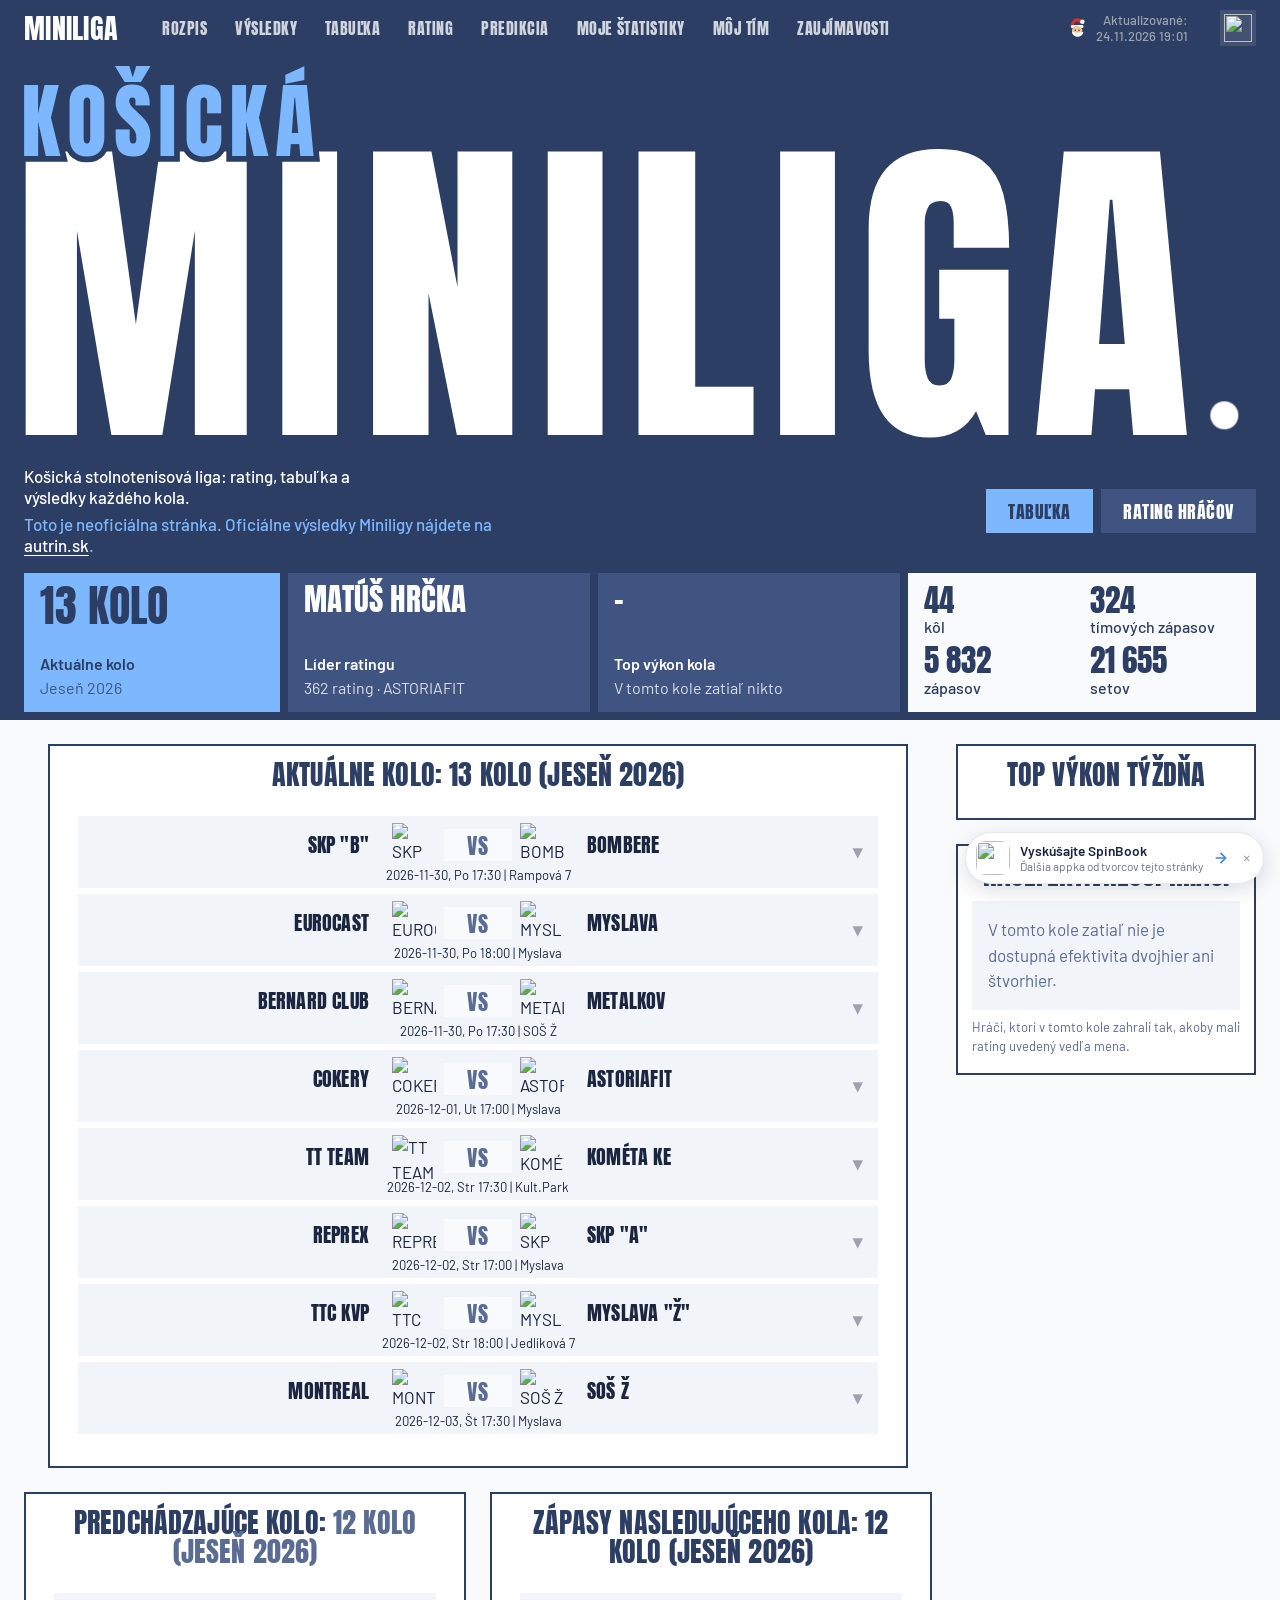
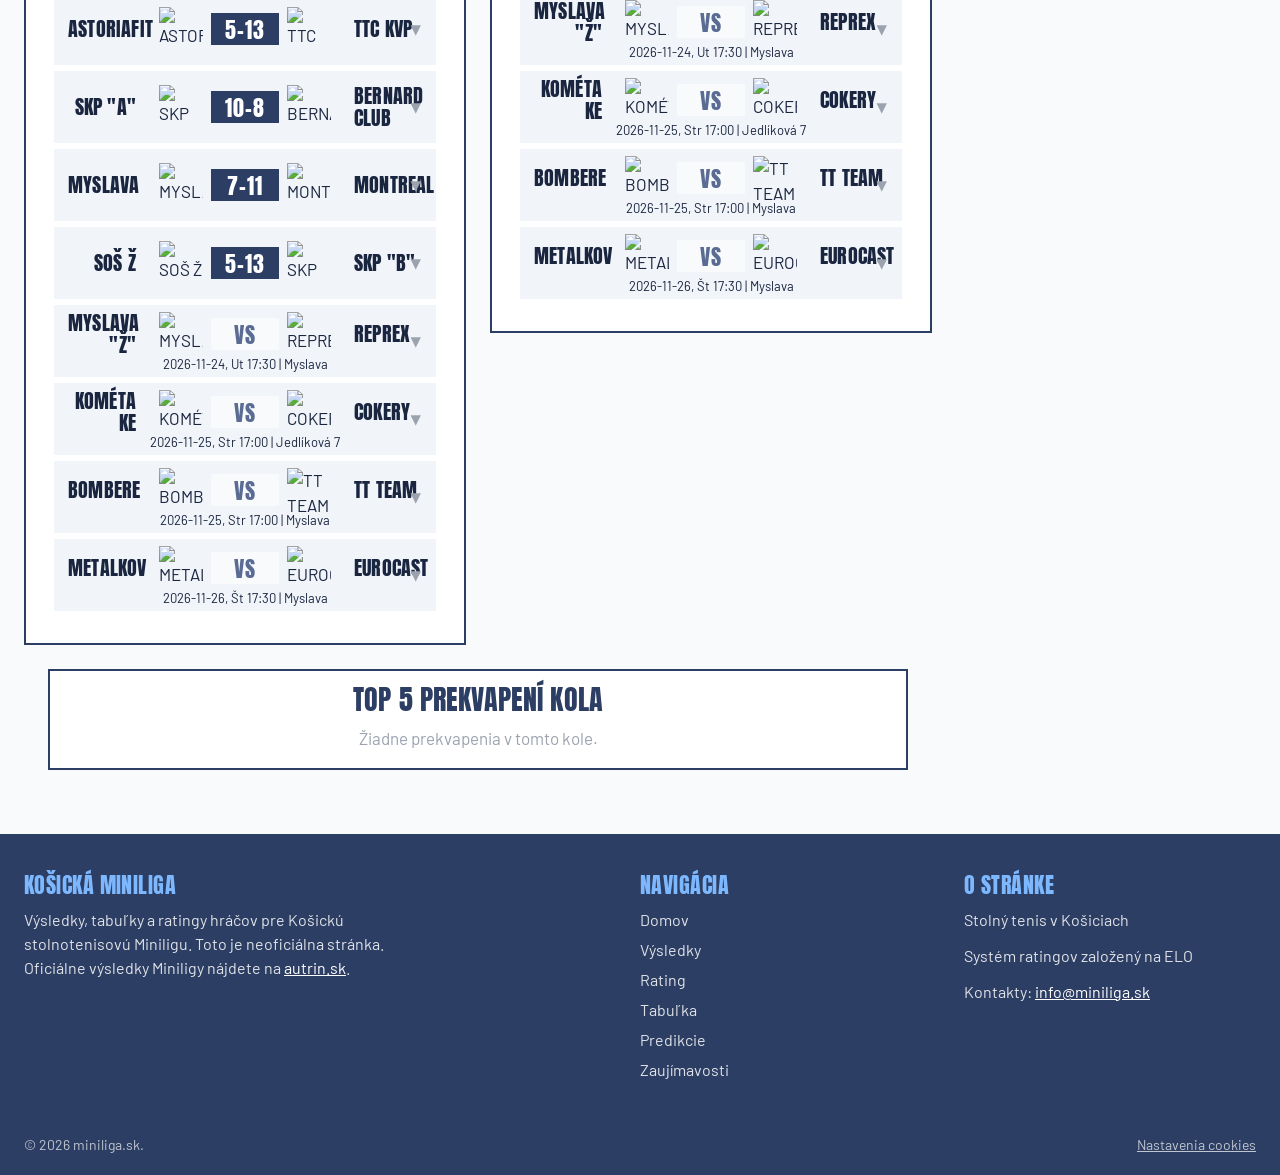
==== docs/index.html @ f37dcd57 "Highlights: keep scroll position when switching rounds The match table and badges grid change height" ====
<!DOCTYPE html>
<html lang="sk">
<head>
    <meta charset="UTF-8">
    <meta name="viewport" content="width=device-width, initial-scale=1.0, maximum-scale=1.0, user-scalable=no">
    <!-- Cookie consent + Google Analytics (loaded only after consent) -->
    <script src="cookie-consent.js"></script>
    <title>Košická Miniliga | Miniliga Košice | Stolný tenis Košice</title>
    <meta name="description" content="Výsledky, tabuľky a ratingy hráčov pre Košickú stolnotenisovú Miniligu.">
    <meta property="og:site_name" content="Košická Miniliga">
    <meta property="og:type" content="website">
    <meta property="og:locale" content="sk_SK">
    <meta property="og:title" content="Košická Miniliga | Stolný tenis Košice">
    <meta property="og:description" content="Výsledky, tabuľky a ratingy hráčov pre Košickú stolnotenisovú Miniligu.">
    <meta property="og:url" content="https://miniliga.sk/">
    <meta property="og:image" content="https://miniliga.sk/media/og-image.png?v=1">
    <meta property="og:image:width" content="1200">
    <meta property="og:image:height" content="630">
    <meta property="og:image:alt" content="Miniliga: Košická stolnotenisová liga">
    <meta name="twitter:card" content="summary_large_image">
    <meta name="twitter:title" content="Košická Miniliga | Stolný tenis Košice">
    <meta name="twitter:description" content="Výsledky, tabuľky a ratingy hráčov pre Košickú stolnotenisovú Miniligu.">
    <meta name="twitter:image" content="https://miniliga.sk/media/og-image.png?v=1">
    <link rel="icon" href="favicon.ico" type="image/x-icon">
    <link rel="preload" href="fonts/anton-400-latin.woff2" as="font" type="font/woff2" crossorigin>
    <link rel="preload" href="fonts/barlow-400-latin.woff2" as="font" type="font/woff2" crossorigin>
    <link rel="stylesheet" href="styles/fonts.css?v=1">
    <link rel="stylesheet" href="styles/shared.css?v=11">
    <link rel="stylesheet" href="styles/sport.css?v=105">
    <link rel="stylesheet" href="styles/landing.css?v=24">
    <noscript><style>.hero__name{visibility:visible!important}</style></noscript>
    <link rel="canonical" href="https://miniliga.sk/" />
</head>
<body id="page-home" class="sport">

<div id="pageContent">
    <div id="mainNavContainer"></div>

    <div id="disclaimerContainer" class="disclaimer-container" style="display: none;"></div>

    <header class="hero" id="hero">
        <div class="hero__mark">
            <span class="hero__kosicka" aria-hidden="true"><span class="hero__k">K</span><span class="hero__k">O</span><span class="hero__k">Š</span><span class="hero__k">I</span><span class="hero__k">C</span><span class="hero__k">K</span><span class="hero__k">Á</span></span>
            <h1 class="hero__name" id="heroName" aria-label="Košická Miniliga">
                <span class="hero__letter" aria-hidden="true">M</span><span class="hero__letter" aria-hidden="true">I</span><span class="hero__letter" aria-hidden="true">N</span><span class="hero__letter" aria-hidden="true">I</span><span class="hero__letter" aria-hidden="true">L</span><span class="hero__letter" aria-hidden="true">I</span><span class="hero__letter" aria-hidden="true">G</span><span class="hero__letter" aria-hidden="true">A</span>
            </h1>
            <span class="hero__ball" aria-hidden="true"></span>
        </div>

        <div class="hero__top">
            <div class="hero__intro">
                <p class="hero__lead">Košická stolnotenisová liga: rating, tabuľka a výsledky každého kola.</p>
                <p class="hero__note">Toto je neoficiálna stránka. Oficiálne výsledky Miniligy nájdete na <a href="http://www.autrin.sk/miniligake_app.php?sport_id=1&amp;sutaz_id=1&amp;rocnik_id=4&amp;druzstvo_id=0&amp;kola_zobr=1" target="_blank" rel="noopener">autrin.sk</a>.</p>
            </div>
            <div class="hero__actions">
                <a class="btn btn--accent" href="table.html">Tabuľka</a>
                <a class="btn btn--ghost" href="rating.html">Rating hráčov</a>
            </div>
        </div>

        <div class="pulse" id="pulse">
            <a class="pulse__tile pulse__tile--round" href="#latestRoundSection">
                <strong class="pulse__value" id="heroRound">–</strong>
                <div class="pulse__foot"><span class="pulse__label">Aktuálne kolo</span><span class="pulse__meta" id="heroSeason"></span></div>
            </a>
            <div class="pulse__tile">
                <strong class="pulse__value pulse__value--name" id="heroLeaderName">–</strong>
                <div class="pulse__foot"><span class="pulse__label">Líder ratingu</span><span class="pulse__meta" id="heroLeaderMeta"></span></div>
            </div>
            <div class="pulse__tile">
                <strong class="pulse__value pulse__value--name" id="heroGainName">–</strong>
                <div class="pulse__foot"><span class="pulse__label">Top výkon kola</span><span class="pulse__meta" id="heroGainMeta"></span></div>
            </div>
            <div class="pulse__tile pulse__tile--eff">
                <strong class="pulse__value pulse__value--name" id="heroEffName">–</strong>
                <div class="pulse__foot"><span class="pulse__label">Najefektívnejší hráč</span><span class="pulse__meta" id="heroEffMeta"></span></div>
            </div>
            <dl class="pulse__tile pulse__tile--count">
                <div><dt>kôl</dt><dd class="count" id="totalRounds">0</dd></div>
                <div><dt>tímových zápasov</dt><dd class="count" id="totalTeamMatches">0</dd></div>
                <div><dt>zápasov</dt><dd class="count" id="totalMatches">0</dd></div>
                <div><dt>setov</dt><dd class="count" id="totalSets">0</dd></div>
            </dl>
        </div>
    </header>

    <main class="container layout" id="mainContainer">
        <div class="layout__main">
            <section class="panel panel--narrow" id="latestRoundSection" data-reveal>
                <div class="section-header"><h2 id="latestRoundTitle">Aktuálne Kolo</h2></div>
                <div id="latestRoundContainer"></div>
            </section>

            <div class="duo">
                <section class="panel" data-reveal>
                    <div class="section-header"><h2>Predchádzajúce Kolo: <span id="prevRoundTitle"></span></h2></div>
                    <div id="prevRoundContainer"></div>
                </section>

                <section class="panel" id="upcomingMatchesContainer" data-reveal>
                    <div class="section-header"><h2>Nadchádzajúce Zápasy: <span id="nextRoundTitle"></span></h2></div>
                    <div id="upcomingList" class="upcoming-list"></div>
                </section>
            </div>

            <section class="panel panel--narrow upsets" data-reveal>
                <div class="section-header"><h2>Top 5 prekvapení kola</h2></div>
                <div id="upsetContainer" class="upset-list"></div>
            </section>
        </div>

        <aside class="layout__side">
            <section class="panel" data-reveal>
                <div class="section-header"><h2>Top výkon týždňa</h2></div>
                <ul class="top-players-list" id="topGainersList"></ul>
            </section>
            <section class="panel" data-reveal>
                <div class="section-header"><h2>Najefektívnejší hráči</h2></div>
                <ul class="top-players-list" id="topEffectivenessList"></ul>
                <p class="section-description">Hráči, ktorí v tomto kole zahrali tak, akoby mali rating uvedený vedľa mena.</p>
            </section>
        </aside>
    </main>

    <footer class="site-footer">
        <div class="footer-container">
            <div class="footer-section">
                <h3 class="footer-title">Košická Miniliga</h3>
                <p class="footer-description">Výsledky, tabuľky a ratingy hráčov pre Košickú stolnotenisovú Miniligu. Toto je neoficiálna stránka. Oficiálne výsledky Miniligy nájdete na <a href="http://www.autrin.sk/miniligake_app.php?sport_id=1&amp;sutaz_id=1&amp;rocnik_id=4&amp;druzstvo_id=0&amp;kola_zobr=1" target="_blank" rel="noopener">autrin.sk</a>.</p>
            </div>
            <div class="footer-section">
                <h4 class="footer-heading">Navigácia</h4>
                <nav class="footer-nav">
                    <a href="index.html" class="footer-link">Domov</a>
                    <a href="results.html" class="footer-link">Výsledky</a>
                    <a href="rating.html" class="footer-link">Rating</a>
                    <a href="table.html" class="footer-link">Tabuľka</a>
                    <a href="prediction.html" class="footer-link">Predikcie</a>
                    <a href="highlights.html" class="footer-link">Zaujímavosti</a>
                </nav>
            </div>
            <div class="footer-section">
                <h4 class="footer-heading">O stránke</h4>
                <p class="footer-text">Stolný tenis v Košiciach</p>
                <p class="footer-text">Systém ratingov založený na ELO</p>
                <p class="footer-text">Kontakty: <a href="mailto:info@miniliga.sk">info@miniliga.sk</a></p>
            </div>
        </div>
        <div class="footer-bottom">
            <p class="footer-copyright">&copy; <span id="currentYear"></span> miniliga.sk.</p>
            <a href="cookies.html" class="footer-cookies-link">Nastavenia cookies</a>
        </div>
    </footer>
</div>

<script src="googleSheetsLoader.js?v=3"></script>
<script src="seasonRosters.js?v=2"></script>
<script src="matchData.js?v=8"></script>
<script src="script.js?v=1020"></script>
<script src="landing.js?v=14"></script>
<script src="spinbook-promo.js?v=1"></script>
</body>
</html>
---- docs/styles/fonts.css ----
/* latin-ext */
@font-face {
  font-family: 'Anton';
  font-style: normal;
  font-weight: 400;
  font-display: swap;
  src: url(../fonts/anton-400-latin-ext.woff2) format('woff2');
  unicode-range: U+0100-02BA, U+02BD-02C5, U+02C7-02CC, U+02CE-02D7, U+02DD-02FF, U+0304, U+0308, U+0329, U+1D00-1DBF, U+1E00-1E9F, U+1EF2-1EFF, U+2020, U+20A0-20AB, U+20AD-20C4, U+2113, U+2C60-2C7F, U+A720-A7FF;
}
/* latin */
@font-face {
  font-family: 'Anton';
  font-style: normal;
  font-weight: 400;
  font-display: swap;
  src: url(../fonts/anton-400-latin.woff2) format('woff2');
  unicode-range: U+0000-00FF, U+0131, U+0152-0153, U+02BB-02BC, U+02C6, U+02DA, U+02DC, U+0304, U+0308, U+0329, U+2000-206F, U+20AC, U+2122, U+2191, U+2193, U+2212, U+2215, U+FEFF, U+FFFD;
}
/* latin-ext */
@font-face {
  font-family: 'Barlow';
  font-style: normal;
  font-weight: 400;
  font-display: swap;
  src: url(../fonts/barlow-400-latin-ext.woff2) format('woff2');
  unicode-range: U+0100-02BA, U+02BD-02C5, U+02C7-02CC, U+02CE-02D7, U+02DD-02FF, U+0304, U+0308, U+0329, U+1D00-1DBF, U+1E00-1E9F, U+1EF2-1EFF, U+2020, U+20A0-20AB, U+20AD-20C4, U+2113, U+2C60-2C7F, U+A720-A7FF;
}
/* latin */
@font-face {
  font-family: 'Barlow';
  font-style: normal;
  font-weight: 400;
  font-display: swap;
  src: url(../fonts/barlow-400-latin.woff2) format('woff2');
  unicode-range: U+0000-00FF, U+0131, U+0152-0153, U+02BB-02BC, U+02C6, U+02DA, U+02DC, U+0304, U+0308, U+0329, U+2000-206F, U+20AC, U+2122, U+2191, U+2193, U+2212, U+2215, U+FEFF, U+FFFD;
}
/* latin-ext */
@font-face {
  font-family: 'Barlow';
  font-style: normal;
  font-weight: 500;
  font-display: swap;
  src: url(../fonts/barlow-500-latin-ext.woff2) format('woff2');
  unicode-range: U+0100-02BA, U+02BD-02C5, U+02C7-02CC, U+02CE-02D7, U+02DD-02FF, U+0304, U+0308, U+0329, U+1D00-1DBF, U+1E00-1E9F, U+1EF2-1EFF, U+2020, U+20A0-20AB, U+20AD-20C4, U+2113, U+2C60-2C7F, U+A720-A7FF;
}
/* latin */
@font-face {
  font-family: 'Barlow';
  font-style: normal;
  font-weight: 500;
  font-display: swap;
  src: url(../fonts/barlow-500-latin.woff2) format('woff2');
  unicode-range: U+0000-00FF, U+0131, U+0152-0153, U+02BB-02BC, U+02C6, U+02DA, U+02DC, U+0304, U+0308, U+0329, U+2000-206F, U+20AC, U+2122, U+2191, U+2193, U+2212, U+2215, U+FEFF, U+FFFD;
}
/* latin-ext */
@font-face {
  font-family: 'Barlow';
  font-style: normal;
  font-weight: 600;
  font-display: swap;
  src: url(../fonts/barlow-600-latin-ext.woff2) format('woff2');
  unicode-range: U+0100-02BA, U+02BD-02C5, U+02C7-02CC, U+02CE-02D7, U+02DD-02FF, U+0304, U+0308, U+0329, U+1D00-1DBF, U+1E00-1E9F, U+1EF2-1EFF, U+2020, U+20A0-20AB, U+20AD-20C4, U+2113, U+2C60-2C7F, U+A720-A7FF;
}
/* latin */
@font-face {
  font-family: 'Barlow';
  font-style: normal;
  font-weight: 600;
  font-display: swap;
  src: url(../fonts/barlow-600-latin.woff2) format('woff2');
  unicode-range: U+0000-00FF, U+0131, U+0152-0153, U+02BB-02BC, U+02C6, U+02DA, U+02DC, U+0304, U+0308, U+0329, U+2000-206F, U+20AC, U+2122, U+2191, U+2193, U+2212, U+2215, U+FEFF, U+FFFD;
}
---- docs/styles/shared.css ----
:root {
  /* Typography */
  --font-sans: "Barlow", system-ui, -apple-system, "Segoe UI", Roboto, Helvetica, Arial, sans-serif;
  --font-display: "Anton", "Impact", "Arial Narrow", sans-serif;

  /* Colors */
  --color-bg: #f8fafc;
  --color-surface: #ffffff;
  --color-surface-2: #fafaff;

  --color-text: #1a2540;
  --color-text-subtle: #46557a;
  --color-text-inverse: #ffffff;

  --color-muted: #6b7280;
  --color-muted-2: #9ca3af;

  --color-border: #e5e7eb;
  --color-border-strong: #d1d5db;

  /* Theme (Hybrid: Charcoal/Graphite + Blue + Coral + Lime) */
  --color-primary: #2c3e63;        /* muted navy */
  --color-primary-hover: #233253;  /* deeper navy */

  --color-accent: #3b82f6;         /* blue */
  --color-accent-hover: #2563eb;   /* blue hover */

  --color-accent-2: #fb7185;       /* coral */
  --color-accent-2-hover: #f43f5e; /* coral hover */

  --color-accent-3: #84cc16;       /* lime */
  --color-accent-3-hover: #65a30d; /* lime hover */

  --color-highlight: #7db8ff;      /* light blue: active nav tab, footer headings */

  --color-success: #16a34a;
  --color-danger: #dc2626;
  --color-warning: #f59e0b;

  --color-success-soft: #dcfce7;
  --color-warning-soft: #fffbeb;
  --color-warning-text: #92400e;
  --color-info-soft: #eff6ff;
  --color-info-text: #1d4ed8;

  --color-ink: #2c3e63;

  --color-pill-bg: var(--color-accent-3);
  --color-pill-text: #1a2540;

  --color-medal-gold: #fef3c7;
  --color-medal-silver: #f3f4f6;
  --color-medal-bronze: #fde2c4;

  --color-row-hover: #f3f4f6;

  /* Radii + shadows */
  --radius-sm: 4px;
  --radius-md: 8px;
  --shadow-sm: 0 2px 5px rgba(0, 0, 0, 0.05);
  --shadow-inset: inset 0 2px 5px rgba(0, 0, 0, 0.03);

  /* Layout */
  --header-offset: 80px;
}

/* Base / reset */
html {
  font-family: var(--font-sans);
  text-size-adjust: 100%;
}

*,
*::before,
*::after {
  box-sizing: border-box;
}

body {
  margin: 0;
  padding: 0;
  min-height: 100vh;
  background-color: var(--color-bg);
  color: var(--color-text);
  display: flex;
  flex-direction: column;
}

#pageContent {
  flex: 1;
  display: flex;
  flex-direction: column;
}

img {
  max-width: 100%;
  height: auto;
}

a {
  color: inherit;
}

/* Shared layout helpers */
.container {
  width: 96%;
  margin-left: auto;
  margin-right: auto;
}

/* ============================================================
   Navigation (injected by script.js)
   ============================================================ */
.top-nav {
  position: fixed;
  top: 0;
  left: 0;
  width: 100%;
  height: 56px;
  z-index: 5000;
  display: flex;
  align-items: center;
  gap: 32px;
  padding: 0 24px;
  background: var(--color-primary);
  color: var(--color-text-inverse);
}

.nav-title {
  margin: 0;
  flex: none;
  font-family: var(--font-display);
  font-weight: 400;
  font-size: 28px;
  line-height: 1;
  text-transform: uppercase;
  letter-spacing: 0.01em;
}

.nav-title a {
  color: var(--color-text-inverse);
  text-decoration: none;
}

.nav-title a:hover {
  color: var(--color-highlight);
}

.nav-badge {
  order: 3;
  flex: none;
  margin-left: auto;
  font-size: 13px;
  font-weight: 500;
  line-height: 1.25;
  color: var(--color-muted-2);
  text-align: right;
  white-space: nowrap;
}

.nav-badge.nav-badge--xmas {
  padding-left: 32px;
  position: relative;
}

.nav-badge.nav-badge--xmas::before {
  content: "";
  position: absolute;
  left: 0;
  top: 50%;
  transform: translateY(-50%);
  width: 24px;
  height: 24px;
  background-repeat: no-repeat;
  background-position: center;
  background-size: contain;
  /* Inline SVG "Santa head" (no external assets). */
  background-image: url("data:image/svg+xml,%3Csvg%20xmlns%3D%27http%3A//www.w3.org/2000/svg%27%20width%3D%2764%27%20height%3D%2764%27%20viewBox%3D%270%200%2064%2064%27%3E%3Cpath%20d%3D%27M18%2026c0-11%208-20%2018-20%207%200%2013%204%2016%2010l-9%204c-2-3-4-5-7-5-6%200-10%205-10%2011v4h-8v-4z%27%20fill%3D%27%23d32f2f%27/%3E%3Ccircle%20cx%3D%2749%27%20cy%3D%2715%27%20r%3D%276%27%20fill%3D%27%23ffffff%27/%3E%3Crect%20x%3D%2718%27%20y%3D%2724%27%20width%3D%2734%27%20height%3D%278%27%20rx%3D%274%27%20fill%3D%27%23ffffff%27/%3E%3Ccircle%20cx%3D%2735%27%20cy%3D%2740%27%20r%3D%2714%27%20fill%3D%27%23f2c39b%27/%3E%3Cpath%20d%3D%27M21%2042c3%2018%2028%2018%2031%200c-2%201-6%202-10%202H31c-4%200-8-1-10-2z%27%20fill%3D%27%23ffffff%27/%3E%3Ccircle%20cx%3D%2730%27%20cy%3D%2738%27%20r%3D%272%27%20fill%3D%27%23333333%27/%3E%3Ccircle%20cx%3D%2740%27%20cy%3D%2738%27%20r%3D%272%27%20fill%3D%27%23333333%27/%3E%3Ccircle%20cx%3D%2735%27%20cy%3D%2742%27%20r%3D%272%27%20fill%3D%27%23e6a27d%27/%3E%3C/svg%3E");
}

.nav-links {
  order: 2;
  display: flex;
  align-items: stretch;
  gap: 4px;
  height: 100%;
}

.nav-links a {
  position: relative;
  display: flex;
  align-items: center;
  padding: 0 12px;
  white-space: nowrap;
  color: rgba(255, 255, 255, 0.78);
  text-decoration: none;
  font-family: var(--font-display);
  font-size: 16px;
  letter-spacing: 0.03em;
  text-transform: uppercase;
  transition: color 0.2s ease, background-color 0.2s ease;
}

.nav-links a:hover {
  color: var(--color-text-inverse);
  background-color: rgba(255, 255, 255, 0.08);
}

.nav-links a.active {
  background-color: var(--color-highlight);
  color: var(--color-primary);
}

@media screen and (max-width: 1180px) {
  .top-nav { gap: 16px; padding: 0 16px; }
  .nav-links a { padding: 0 8px; font-size: 15px; }
  .nav-badge { display: none; }
}

/* ============================================================
   Mobile Navigation - Hamburger Menu & Sidebar
   ============================================================ */

/* Hide hamburger and mobile sidebar on desktop */
.hamburger-btn,
.mobile-nav-overlay,
.mobile-nav-sidebar {
  display: none;
}

@media screen and (max-width: 900px) {
  /* Hamburger button */
  .hamburger-btn {
    display: flex;
    flex-direction: column;
    justify-content: center;
    align-items: center;
    gap: 5px;
    position: absolute;
    left: 12px;
    top: 50%;
    transform: translateY(-50%);
    width: 40px;
    height: 40px;
    background: transparent;
    border: none;
    border-radius: 0;
    cursor: pointer;
    z-index: 5003;
    padding: 8px;
  }

  .hamburger-line {
    display: block;
    width: 22px;
    height: 2px;
    background: var(--color-text-inverse);
    border-radius: 2px;
    transition: all 0.3s ease;
  }

  .hamburger-btn.open .hamburger-line:nth-child(1) {
    transform: rotate(45deg) translate(5px, 5px);
  }

  .hamburger-btn.open .hamburger-line:nth-child(2) {
    opacity: 0;
    transform: translateX(-10px);
  }

  .hamburger-btn.open .hamburger-line:nth-child(3) {
    transform: rotate(-45deg) translate(5px, -5px);
  }

  /* Hide desktop nav links on mobile */
  .nav-links {
    display: none !important;
  }

  /* Adjust nav title to be centered */
  .top-nav {
    justify-content: center;
    padding: 0 12px;
  }

  .nav-title {
    text-align: center;
    font-size: 26px;
  }

  /* Date only on mobile */
  .nav-badge-time {
    display: none;
  }

  /* Badge positioning for mobile */
  .nav-badge {
    display: block;
    position: absolute;
    right: 16px;
    top: 50%;
    transform: translateY(-50%);
    margin: 0;
    font-size: 13px;
  }

  .nav-badge.nav-badge--xmas {
    padding-left: 22px;
  }

  .nav-badge.nav-badge--xmas::before {
    width: 18px;
    height: 18px;
  }

  /* Mobile overlay */
  .mobile-nav-overlay {
    display: block;
    position: fixed;
    top: 0;
    left: 0;
    width: 100%;
    height: 100%;
    background: rgba(0, 0, 0, 0.5);
    z-index: 4999;
    opacity: 0;
    visibility: hidden;
    transition: opacity 0.3s ease, visibility 0.3s ease;
  }

  .mobile-nav-overlay.open {
    opacity: 1;
    visibility: visible;
  }

  /* Mobile sidebar */
  .mobile-nav-sidebar {
    display: block;
    position: fixed;
    top: 0;
    left: 0;
    width: 72%;
    max-width: 300px;
    height: 100%;
    background: var(--color-primary);
    z-index: 5001;
    transform: translateX(-100%);
    transition: transform 0.35s cubic-bezier(0.4, 0, 0.2, 1);
    padding-top: 72px;
    box-sizing: border-box;
    height: 100dvh;
  }

  .mobile-nav-sidebar.open {
    transform: translateX(0);
  }

  /* Mobile nav links container */
  .mobile-nav-links {
    display: flex;
    flex-direction: column;
    padding: 2vh 0;
  }

  /* Individual mobile nav link */
  .mobile-nav-link {
    color: rgba(255, 255, 255, 0.9);
    text-decoration: none;
    font-family: var(--font-display);
    /* Scale with viewport height so every entry fits without scrolling. */
    font-size: clamp(18px, 3.6vh, 28px);
    line-height: 1.2;
    text-transform: uppercase;
    letter-spacing: 0.01em;
    padding: clamp(5px, 1.1vh, 12px) 24px;
    transition: background-color 0.2s, transform 0.2s;
    opacity: 0;
    transform: translateX(-20px);
  }

  .mobile-nav-link:hover,
  .mobile-nav-link:active {
    background-color: rgba(255, 255, 255, 0.15);
  }

  .mobile-nav-link.active {
    background-color: var(--color-highlight);
    color: var(--color-primary);
  }

  /* Staggered animation for menu items */
  .mobile-nav-sidebar.open .mobile-nav-link {
    animation: slideInMenuItem 0.35s ease forwards;
    animation-delay: calc(var(--stagger-index) * 120ms);
  }

  @keyframes slideInMenuItem {
    from {
      opacity: 0;
      transform: translateX(-20px);
    }
    to {
      opacity: 1;
      transform: translateX(0);
    }
  }
}

/* ============================================================
   Shared match “cards” (index + results)
   ============================================================ */
.round-group {
  margin-bottom: 20px;
  background: var(--color-surface);
  border-radius: var(--radius-md);
  box-shadow: var(--shadow-sm);
  border: 1px solid var(--color-border);
}

.round-header {
  padding: 10px 15px;
  font-weight: 800;
  font-size: 1.1em;
  text-transform: uppercase;
  border-bottom: 1px solid var(--color-border-strong);
}

.match-row {
  border-bottom: 1px solid var(--color-border);
  cursor: pointer;
  transition: background-color 0.2s;
}

.match-row--group-b {
  background-color: #f0f4ff;
}

.match-row--group-b:hover {
  background-color: #e0e7ff;
}

.match-row:last-child {
  border-bottom: none;
}

.match-row:hover {
  background-color: var(--color-row-hover);
}

.match-summary {
  display: flex;
  align-items: center;
  padding: 15px;
  justify-content: space-between;
  gap: 10px;
  flex-wrap: nowrap;
  position: relative;
}

.team-name {
  flex: 1;
  font-size: 1.1em;
  font-weight: 500;
  min-width: 0;
}

.team-left {
  text-align: right;
  padding-right: 15px;
}

.team-right {
  text-align: left;
  padding-left: 15px;
}

.team-logo-slot {
  width: 58px;
  height: 58px;
  flex-shrink: 0;
  display: flex;
  align-items: center;
  justify-content: center;
  border-radius: 50%;
  background: white;
  overflow: hidden;
}

.team-logo-small {
  width: 100%;
  height: 100%;
  object-fit: contain;
  border-radius: 50%;
}

.team-logo-stats {
  display: flex;
  justify-content: center;
  align-items: center;
  margin-bottom: 8px;
  width: 100px;
  height: 100px;
  border-radius: 50%;
  background: white;
  overflow: hidden;
  flex-shrink: 0;
}

.team-logo-large {
  width: 100%;
  height: 100%;
  object-fit: contain;
  border-radius: 50%;
}

/* Achievements (shared between mystats and rating modal) */
.achievements-grid {
  display: flex;
  flex-wrap: wrap;
  gap: 16px;
  align-items: flex-start;
}

.achievements-grid--modal {
  justify-content: center;
  margin: 0 auto 20px auto;
}

.achievement-badge {
  width: 140px;
  text-align: center;
}

.achievement-badge--merged {
  width: 150px;
}

.achievement-badge-circle {
  width: 100px;
  height: 100px;
  margin: 0 auto 8px auto;
  border-radius: 50%;
  display: flex;
  align-items: center;
  justify-content: center;
  box-shadow: 0 4px 10px rgba(0, 0, 0, 0.18);
  overflow: hidden;
}

.achievement-badge-circle-wrap {
  position: relative;
  display: inline-block;
}

.achievement-badge-multiplier {
  position: absolute;
  top: -4px;
  right: -8px;
  background: var(--color-danger);
  color: var(--color-text-inverse);
  font-size: 0.72rem;
  font-weight: 800;
  line-height: 1;
  padding: 3px 6px;
  border-radius: 999px;
  box-shadow: 0 2px 6px rgba(0, 0, 0, 0.25);
}

.achievement-badge-circle--gold {
  background: radial-gradient(circle at 30% 30%, #fff5b3 0%, #facc15 70%, #ca8a04 100%);
}

.achievement-badge-circle--silver {
  background: radial-gradient(circle at 30% 30%, #f3f4f6 0%, #cbd5e1 70%, #94a3b8 100%);
}

.achievement-badge-circle--bronze {
  background: radial-gradient(circle at 30% 30%, #f5d0a9 0%, #b45309 70%, #7c2d12 100%);
}

.achievement-badge-icon {
  font-size: 2.1rem;
  line-height: 1;
}

.achievement-badge-icon-img {
  width: 100px;
  height: 100px;
  object-fit: contain;
  display: block;
  transform: scale(2);
  transform-origin: center;
}

.achievement-badge-name {
  font-weight: 700;
  color: var(--color-text);
  margin-bottom: 4px;
}

.achievement-badge-desc {
  font-size: 0.82rem;
  color: var(--color-muted);
}

.achievement-badge-toggle {
  border: none;
  background: transparent;
  cursor: pointer;
  width: 100%;
  padding: 0;
  color: inherit;
  font: inherit;
}

.achievement-badge-toggle:disabled {
  cursor: default;
}

.achievement-badge-expanded {
  margin-top: 8px;
  border-top: 1px dashed var(--color-border);
  padding-top: 8px;
  text-align: left;
}

.achievement-badge-expanded-item {
  font-size: 0.78rem;
  color: var(--color-muted);
  margin-bottom: 6px;
}

.achievement-badge-expanded-item:last-child {
  margin-bottom: 0;
}

.achievements-details-modal {
  display: none;
  position: fixed;
  inset: 0;
  z-index: 9000;
}

.achievements-details-modal.is-open {
  display: block;
}

.achievements-details-modal__backdrop {
  position: absolute;
  inset: 0;
  background: rgba(0, 0, 0, 0.55);
}

.achievements-details-modal__dialog {
  position: relative;
  width: min(520px, calc(100vw - 32px));
  max-height: calc(100vh - 64px);
  overflow-y: auto;
  margin: 32px auto;
  padding: 18px 16px 16px 16px;
  background: var(--color-surface);
  border-radius: 12px;
  border: 1px solid var(--color-border);
  box-shadow: 0 12px 28px rgba(0, 0, 0, 0.35);
}

.achievements-details-modal__close {
  position: absolute;
  top: 8px;
  right: 10px;
  border: none;
  background: transparent;
  font-size: 1.8rem;
  line-height: 1;
  color: var(--color-text);
  cursor: pointer;
}

.achievements-details-modal__title {
  font-weight: 800;
  font-size: 1rem;
  color: var(--color-text);
  margin-bottom: 10px;
}

.achievement-badge-modal-item {
  font-size: 0.86rem;
  color: var(--color-muted);
  border-top: 1px dashed var(--color-border);
  padding-top: 8px;
  margin-top: 8px;
}

.achievement-badge-modal-item:first-child {
  border-top: none;
  padding-top: 0;
  margin-top: 0;
}

.score-badge {
  background: var(--color-primary);
  color: var(--color-text-inverse);
  font-weight: 800;
  font-size: 1.2em;
  padding: 5px 12px;
  border-radius: 6px;
  min-width: 60px;
  text-align: center;
  letter-spacing: 1px;
}

.score-badge--win {
  background: var(--color-success) !important;
  color: var(--color-text-inverse) !important;
}

.score-badge--draw {
  background: var(--color-warning, #f59e0b) !important;
  color: var(--color-text-inverse) !important;
}

.score-badge--loss {
  background: var(--color-danger) !important;
  color: var(--color-text-inverse) !important;
}

/* Used for unplayed matches where score is not available yet */
.score-badge.score-badge--vs {
  background: var(--color-surface-2);
  color: var(--color-text-subtle);
  border: 1px solid var(--color-border);
}

.wo-notice {
    padding: 20px;
    text-align: center;
    color: var(--color-text);
    font-style: italic;
    background-color: #dbeafe;
    border-radius: 4px;
    margin: 10px 0;
}

.match-details {
  display: none;
  background-color: #dbeafe;
  border-top: 1px solid var(--color-border);
  padding: 10px 0;
  box-shadow: var(--shadow-inset);
  position: relative;
}

.match-details-header {
  display: flex;
  justify-content: center;
  align-items: center;
  flex-wrap: wrap;
  gap: 12px 20px;
  padding: 8px 15px;
  margin-bottom: 10px;
}

/* Share the expanded team match as an image (buildMatchShareButton in script.js) */
.match-share-btn {
  display: inline-flex;
  align-items: center;
  gap: 6px;
  min-height: 32px;
  padding: 4px 12px;
  border: 1.5px solid currentColor;
  border-radius: 8px;
  background: transparent;
  color: inherit;
  font: 600 15px/1 var(--font-sans);
  cursor: pointer;
}
.match-share-btn:hover { background: var(--color-primary); border-color: var(--color-primary); color: #fff; }
.match-share-btn:focus-visible { outline: 3px solid var(--color-highlight); outline-offset: 2px; }
.match-share-btn:disabled { opacity: 0.6; cursor: progress; }

.match-details-toggle {
  display: inline-flex;
  align-items: center;
  gap: 10px;
  cursor: pointer;
  user-select: none;
}

.match-details-toggle input {
  position: absolute;
  opacity: 0;
  width: 0;
  height: 0;
  pointer-events: none;
}

.match-details-toggle__slider {
  position: relative;
  width: 44px;
  height: 24px;
  border-radius: 999px;
  background: var(--color-surface-2);
  border: 1px solid var(--color-border);
  transition: background 0.2s ease, border-color 0.2s ease;
  flex: 0 0 auto;
}

.match-details-toggle__slider::after {
  content: '';
  position: absolute;
  top: 2px;
  left: 2px;
  width: 18px;
  height: 18px;
  border-radius: 999px;
  background: var(--color-surface);
  box-shadow: 0 1px 3px rgba(0,0,0,0.25);
  transition: transform 0.2s ease;
}

.match-details-toggle input:checked + .match-details-toggle__slider {
  background: var(--color-primary);
  border-color: var(--color-primary);
}

.match-details-toggle input:checked + .match-details-toggle__slider::after {
  transform: translateX(20px);
}

.match-details-toggle__text {
  font-size: 0.9em;
  font-weight: 600;
  color: var(--color-text);
}

/* Compact table styles */
.compact-match-table-container {
  margin: 10px 15px;
  display: flex;
  flex-direction: column;
  align-items: center;
  -webkit-overflow-scrolling: touch;
}

.compact-match-table-wrapper {
  overflow-x: auto;
  width: 100%;
  display: flex;
  justify-content: center;
  -webkit-overflow-scrolling: touch;
}

.compact-doubles-matches {
  display: flex;
  flex-direction: column;
  gap: 8px;
  margin-bottom: 15px;
  width: 100%;
}

.compact-doubles-card {
  background-color: var(--color-surface-2);
  border-radius: 6px;
  padding: 10px 15px;
  display: flex;
  align-items: center;
  justify-content: center;
  min-height: 50px;
  width: 600px;
  max-width: 100%;
  margin: 0 auto;
  box-sizing: border-box;
}

.compact-doubles-card--win {
  background: var(--color-success) !important;
  color: var(--color-text-inverse) !important;
}

.compact-doubles-card--loss {
  background: var(--color-danger) !important;
  color: var(--color-text-inverse) !important;
}

.compact-doubles-players {
  display: flex;
  align-items: center;
  justify-content: space-between;
  width: 100%;
  gap: 12px;
  flex-wrap: wrap;
}

.compact-doubles-team {
  flex: 1;
  min-width: 0;
  text-align: center;
  font-weight: 500;
  font-size: 0.9em;
  display: flex;
  align-items: center;
  justify-content: center;
  flex-wrap: wrap;
  gap: 2px;
}

.compact-doubles-player {
  display: inline-block;
  max-width: 120px;
  white-space: nowrap;
  overflow: hidden;
  text-overflow: ellipsis;
  vertical-align: middle;
}

.compact-doubles-separator {
  display: inline-block;
  margin: 0 2px;
  flex-shrink: 0;
}

.compact-doubles-score {
  font-weight: 800;
  font-size: 1.2em;
  letter-spacing: 1px;
  flex-shrink: 0;
  padding: 0 8px;
  text-align: center;
}

.compact-match-table {
  width: auto;
  border-collapse: separate;
  border-spacing: 5px;
  background: transparent;
  table-layout: fixed;
}

.compact-match-table th {
  background: var(--color-surface);
  padding: 10px 12px;
  text-align: center;
  font-weight: 600;
  font-size: 0.9em;
  border: none;
  color: var(--color-text);
  width: 80px;
  min-width: 80px;
  max-width: 80px;
  box-sizing: border-box;
  white-space: nowrap;
  overflow: hidden;
  text-overflow: ellipsis;
}

.compact-match-table thead th {
  background: transparent;
  height: auto;
  padding: 10px 5px;
  text-align: center;
}

.compact-match-table th.row-header {
  text-align: right;
  padding-right: 15px;
  background: transparent;
  font-weight: 500;
  width: auto;
  min-width: auto;
  max-width: 200px;
  writing-mode: horizontal-tb;
  text-orientation: mixed;
  white-space: nowrap;
  overflow: hidden;
  text-overflow: ellipsis;
}

.compact-match-table td {
  padding: 5px 12px;
  text-align: center;
  border: none;
  font-weight: 800;
  font-size: 1.2em;
  width: 80px;
  min-width: 80px;
  max-width: 80px;
  background-color: var(--color-surface-2);
  color: var(--color-text-subtle);
  border-radius: 6px;
  letter-spacing: 1px;
  box-sizing: border-box;
}

.compact-match-table td.compact-cell--win {
  background: var(--color-success) !important;
  color: var(--color-text-inverse) !important;
}

.compact-match-table td.compact-cell--loss {
  background: var(--color-danger) !important;
  color: var(--color-text-inverse) !important;
}

.compact-match-table td.compact-cell--highlighted,
.compact-match-table th.row-header--highlighted,
.compact-match-table th.col-header--highlighted {
  border: 2px solid var(--color-primary) !important;
  box-shadow: 0 0 0 1px var(--color-primary);
}

.compact-match-table th.row-header,
.compact-match-table th.col-header {
  transition: border 0.2s ease;
}

/* Mobile styles for compact table */
@media screen and (max-width: 600px) {
  .compact-match-table-container {
    margin: 10px 8px;
    align-items: flex-start;
  }

  .compact-match-table-wrapper {
    justify-content: flex-start;
  }

  .compact-doubles-matches {
    gap: 6px;
    margin-bottom: 12px;
  }

  .compact-doubles-card {
    padding: 10px 12px;
    min-height: 55px;
    width: 100%;
    max-width: 100%;
  }

  .compact-doubles-players {
    gap: 8px;
  }

  .compact-doubles-team {
    font-size: 0.8em;
    flex: 1;
    min-width: 80px;
  }

  .compact-doubles-player {
    max-width: 90px;
  }

  .compact-doubles-score {
    font-size: 1em;
    padding: 0;
  }

  .compact-match-table {
    font-size: 0.85em;
  }

  .compact-match-table th {
    padding: 8px 8px;
    font-size: 0.8em;
    width: 70px;
    min-width: 70px;
    max-width: 70px;
  }

  .compact-match-table th.row-header {
    padding-right: 10px;
    font-size: 0.8em;
    max-width: 150px;
  }

  .compact-match-table td {
    padding: 4px 8px;
    font-size: 1em;
    width: 70px;
    min-width: 70px;
    max-width: 70px;
  }

  .compact-match-table thead th {
    padding: 8px 4px;
  }
}

.compact-match-table td.compact-cell--doubles {
  font-weight: 700;
}

.match-prediction-stats-group {
  border: 2px solid var(--color-border-strong);
  border-radius: var(--radius-md);
  margin-bottom: 5px;
  overflow: hidden;
  background: var(--color-surface);
}

.game-group {
  border: 2px solid var(--color-border-strong);
  border-radius: var(--radius-md);
  margin-bottom: 5px;
  overflow: hidden;
  background: var(--color-surface);
}

.game-group:last-child {
  margin-bottom: 0;
}

.game-row {
  display: flex;
  flex-direction: row;
  align-items: center;
  padding: 12px 15px;
  border-bottom: 1px solid var(--color-border);
  position: relative;
  gap: 10px;
}

.game-row-content {
  display: flex;
  flex-direction: column;
  align-items: center;
  flex: 1;
  min-width: 0;
  order: 2;
}

.team-score {
  color: var(--color-muted);
  font-size: 0.9em;
  font-weight: 600;
  min-width: 24px;
}

.team-score-left {
  text-align: left;
  order: 1;
}

.team-score-right {
  text-align: right;
  order: 3;
}

.game-row:last-child {
  border-bottom: none;
}

.game-group .game-row:last-child {
  border-bottom: none;
}

.game-names {
  display: flex;
  justify-content: space-between;
  width: 100%;
  font-size: 0.95em;
  margin-bottom: 5px;
  align-items: center;
}

.player-left {
  text-align: right;
  flex: 1;
  padding-right: 10px;
  font-weight: 500;
}

.player-right {
  text-align: left;
  flex: 1;
  padding-left: 10px;
  font-weight: 500;
}

/* Player + rating after the match + gain/loss (detailed team match view) */
.game-player {
  line-height: 1.25;
  margin-bottom: 2px;
}

.game-player-meta {
  display: block;
  font-size: 0.8em;
  font-weight: 500;
  color: var(--color-muted);
}

.game-player-meta .rating-current {
  font-weight: 600;
  color: var(--color-text-subtle);
}

.game-player-meta .diff-val {
  margin-left: 6px;
  font-weight: 700;
}

.game-player-meta .diff-up { color: var(--color-success); }
.game-player-meta .diff-down { color: var(--color-danger); }
.game-player-meta .diff-neu { color: var(--draw, #f3cf5f); }

/* Losing player/pair in the detailed team match view: dimmed name */
.game-side--lost .game-player-name {
  color: var(--color-muted);
  font-weight: 400;
}

.game-score {
  font-weight: 900;
  font-size: 1.2em;
  color: var(--color-text);
}

.game-score.win-left {
  color: var(--color-success);
}

.game-score.win-right {
  color: var(--color-danger);
}

.doubles-badge {
  background-color: var(--color-warning);
  color: var(--color-text-inverse);
  font-size: 0.7em;
  padding: 2px 6px;
  border-radius: 3px;
  text-transform: uppercase;
  font-weight: bold;
  margin-bottom: 4px;
}

.expand-icon {
  color: var(--color-muted-2);
  font-size: 0.8em;
  transition: transform 0.3s;
  position: absolute;
  right: 15px;
  top: 50%;
  transform: translateY(-50%);
  pointer-events: none;
}

.match-row.active .expand-icon {
  transform: translateY(-50%) rotate(180deg);
}

/* Stats block (previously injected via JS) */
.match-stats-container {
  display: grid;
  grid-template-columns: 1fr 1fr;
  gap: 20px;
  padding: 10px 15px;
  background-color: #dbeafe;
  border-bottom: 1px solid var(--color-border);
  position: relative;
}

.score-badge--overlay {
  position: absolute;
  left: 50%;
  top: 60px;
  transform: translateX(-50%);
  z-index: 10;
  pointer-events: none;
  box-shadow: 0 2px 8px rgba(0, 0, 0, 0.2);
  white-space: nowrap;
  background: var(--color-primary);
  color: var(--color-text-inverse);
  font-weight: 800;
  font-size: 1.2em;
  padding: 5px 12px;
  border-radius: 6px;
  min-width: 60px;
  text-align: center;
  letter-spacing: 1px;
}

.team-stats {
  display: flex;
  flex-direction: column;
  align-items: center;
  text-align: center;
}

.team-stats.left {
  padding-left: 200px;
}

.team-stats.right {
  padding-right: 200px;
}

.player-stat-row {
  padding-bottom: 8px;
  margin-bottom: 8px;
  color: var(--color-text-subtle);
  display: flex;
  flex-direction: column;
  align-items: center;
  gap: 4px;
  width: 100%;
  border-bottom: 1px solid var(--color-border);
}

.player-stat-row:last-child {
  border-bottom: none;
  margin-bottom: 0;
  padding-bottom: 0;
}

.player-stat-name {
  font-weight: 500;
  text-align: center;
  line-height: 1.3;
  word-wrap: break-word;
}

.player-stat-score {
  font-weight: 700;
  color: var(--color-primary);
  white-space: nowrap;
}

@media (max-width: 768px) {
  .team-stats.left {
    padding-left: 0;
  }
  .team-stats.right {
    padding-right: 0;
  }
  .player-stat-name {
    display: block;
    line-height: 1.2;
    white-space: nowrap;
    overflow: hidden;
    text-overflow: ellipsis;
    max-width: 100%;
  }
  .player-stat-row {
    flex-direction: column;
  }
}

@media screen and (max-width: 600px) {
  .match-summary {
    padding: 12px 8px;
    gap: 4px;
  }
  .expand-icon {
    right: 8px;
  }
  .team-name {
    font-size: 0.95em;
    min-width: 0;
  }
  .score-badge {
    font-size: 1em;
    padding: 4px 8px;
    min-width: 54px;
    flex-shrink: 0;
  }
  .team-logo-slot {
    width: 38px;
    height: 38px;
  }
  .team-logo-stats {
    width: 100px;
    height: 100px;
    margin-bottom: 6px;
    padding: 0;
  }
  .match-row {
    overflow-x: hidden;
  }
}

/* ============================================================
   Team Rating Info and Prediction (shared across pages)
   ============================================================ */
.team-rating-info {
  width: 100%;
  padding: 10px 8px;
  margin: 8px 0;
  background: #f0f7ff;
  border-radius: var(--radius-sm);
  border: 1px solid rgba(59, 130, 246, 0.3);
  box-shadow: 0 2px 6px rgba(59, 130, 246, 0.15);
  display: flex;
  flex-direction: column;
  gap: 6px;
}

.rating-info-item {
  display: flex;
  justify-content: space-between;
  align-items: center;
  font-size: 0.85em;
  padding: 4px 0;
}

.rating-label {
  color: var(--color-text-subtle);
  font-weight: 500;
  text-align: left;
}

.rating-value {
  color: var(--color-primary);
  font-weight: 700;
  text-align: right;
  font-size: 1em;
}

/* Tooltip styles for rating labels */
.team-rating-info .tooltip-container {
  position: relative;
  display: inline-block;
  margin-left: 4px;
}

.team-rating-info .tooltip-icon {
  cursor: help;
  font-size: 0.75em;
  opacity: 0.6;
  transition: opacity 0.2s;
}

.team-rating-info .tooltip-container:hover .tooltip-icon {
  opacity: 1;
}

.team-rating-info .tooltip-text {
  visibility: hidden;
  width: 200px;
  background-color: var(--color-ink, #333);
  color: var(--color-text-inverse, #fff);
  text-align: left;
  border-radius: 6px;
  padding: 8px 10px;
  position: absolute;
  z-index: 1000;
  bottom: 125%;
  left: 50%;
  transform: translateX(-50%);
  opacity: 0;
  transition: opacity 0.3s;
  font-weight: normal;
  font-size: 0.85em;
  line-height: 1.4;
  box-shadow: 0 4px 8px rgba(0, 0, 0, 0.3);
  pointer-events: none;
  text-transform: none;
}

.team-rating-info .tooltip-container:hover .tooltip-text,
.team-rating-info .tooltip-container:active .tooltip-text {
  visibility: visible;
  opacity: 1;
}

.team-rating-info .tooltip-text::after {
  content: "";
  position: absolute;
  top: 100%;
  left: 50%;
  transform: translateX(-50%);
  margin-left: -5px;
  border-width: 5px;
  border-style: solid;
  border-color: var(--color-ink, #333) transparent transparent transparent;
}

/* Match Prediction Section */
.match-prediction-section {
  width: 100%;
  padding: 12px 15px;
  margin: 0;
  background: #dbeafe;
  border-bottom: 1px solid var(--color-border);
  display: flex;
  flex-direction: column;
  gap: 8px;
  text-align: center;
  align-items: center;
}

.prediction-label {
  color: var(--color-text-subtle);
  font-weight: 500;
  font-size: 0.85em;
}

.prediction-score {
  color: var(--color-primary);
  font-weight: 500;
  font-size: 0.85em;
  letter-spacing: 1px;
  display: flex;
  align-items: center;
  gap: 8px;
}

@media screen and (max-width: 768px) {
  .team-rating-info {
    padding: 8px 6px;
    margin: 6px 0;
    gap: 5px;
  }

  .rating-info-item {
    font-size: 0.8em;
    padding: 3px 0;
  }

  .rating-value {
    font-size: 0.95em;
  }

  .team-rating-info .tooltip-text {
    width: 160px;
    font-size: 0.75em;
  }

  .match-prediction-section {
    padding: 10px 8px;
    gap: 6px;
  }

  .prediction-label {
    font-size: 0.75em;
  }

  .prediction-score {
    font-size: 0.75em;
    flex-direction: column;
    gap: 4px;
  }

  .score-badge--overlay {
    top: 60px;
    font-size: 1em;
    padding: 4px 8px;
  }
}

/* ============================================================
   Footer
   ============================================================ */
.site-footer {
  position: relative;
  overflow: hidden;
  margin-top: 64px;
  background-color: var(--color-primary);
  color: var(--color-text-inverse);
  padding: 40px 24px 0;
}

.footer-container {
  display: grid;
  grid-template-columns: 2fr 1fr 1fr;
  gap: 32px;
  margin-bottom: 32px;
}

.footer-section {
  display: flex;
  flex-direction: column;
  gap: 12px;
}

.footer-title,
.footer-heading {
  margin: 0;
  font-family: var(--font-display);
  font-weight: 400;
  font-size: 22px;
  line-height: 1;
  text-transform: uppercase;
  letter-spacing: 0.02em;
  color: var(--color-highlight);
}

.footer-description {
  max-width: 46ch;
  font-size: 16px;
  line-height: 1.5;
  color: rgba(255, 255, 255, 0.85);
  margin: 0;
}

.footer-description a,
.footer-text a {
  color: var(--color-text-inverse);
}

.footer-nav {
  display: flex;
  flex-direction: column;
  gap: 6px;
}

.footer-link {
  align-self: flex-start;
  color: rgba(255, 255, 255, 0.85);
  text-decoration: none;
  font-size: 16px;
  transition: color 0.2s, transform 0.2s;
}

.footer-link:hover {
  color: var(--color-highlight);
  transform: translateX(6px);
}

.footer-text {
  font-size: 16px;
  color: rgba(255, 255, 255, 0.85);
  margin: 0;
  line-height: 1.5;
}

.footer-bottom {
  padding-top: 20px;
  display: flex;
  flex-wrap: wrap;
  justify-content: space-between;
  gap: 8px 24px;
  padding-bottom: 20px;
}

.footer-copyright,
.footer-cookies-link {
  font-size: 14px;
  color: rgba(255, 255, 255, 0.7);
  margin: 0;
}

.footer-credit {
  flex: 1 1 320px;
  font-size: 14px;
  color: rgba(255, 255, 255, 0.7);
}

.footer-credit a { color: inherit; }

.footer-cookies-link {
  text-decoration: underline;
  transition: color 0.2s;
}

.footer-cookies-link:hover {
  color: var(--color-text-inverse);
}

@media screen and (max-width: 768px) {
  .site-footer { padding: 32px 16px 0; margin-top: 48px; }
  .footer-container { grid-template-columns: 1fr 1fr; gap: 32px 16px; margin-bottom: 48px; }
  .footer-container .footer-section:first-child { grid-column: 1 / -1; }
  .footer-link:hover { transform: none; }
}

/* ============================================================
   Cookie banner (injected by cookie-consent.js)
   ============================================================ */
.cookie-banner {
  position: fixed;
  left: 0;
  right: 0;
  bottom: 0;
  z-index: 10000;
  display: flex;
  flex-wrap: wrap;
  align-items: center;
  justify-content: center;
  gap: 16px;
  padding: 14px 4%;
  background-color: var(--color-primary);
  color: var(--color-text-inverse);
  box-shadow: 0 -2px 12px rgba(0, 0, 0, 0.15);
}

.cookie-banner__text {
  margin: 0;
  max-width: 720px;
  font-size: 0.9rem;
  line-height: 1.45;
}

.cookie-banner__actions {
  display: flex;
  align-items: center;
  gap: 10px;
  flex-shrink: 0;
}

.cookie-banner__link {
  color: var(--color-text-inverse);
  font-size: 0.9rem;
  text-decoration: underline;
  white-space: nowrap;
}

.cookie-banner__btn {
  padding: 9px 18px;
  border: 1px solid transparent;
  border-radius: var(--radius-md);
  font-family: inherit;
  font-size: 0.9rem;
  font-weight: 600;
  cursor: pointer;
  transition: background-color 0.2s ease, border-color 0.2s ease;
}

.cookie-banner__btn--accept {
  background-color: var(--color-accent);
  color: var(--color-text-inverse);
}

.cookie-banner__btn--accept:hover {
  background-color: var(--color-accent-hover);
}

.cookie-banner__btn--decline {
  background-color: transparent;
  border-color: rgba(255, 255, 255, 0.45);
  color: var(--color-text-inverse);
}

.cookie-banner__btn--decline:hover {
  border-color: var(--color-text-inverse);
}

@media (max-width: 600px) {
  .cookie-banner {
    justify-content: flex-start;
  }

  .cookie-banner__actions {
    width: 100%;
    flex-wrap: wrap;
  }

  .cookie-banner__link {
    width: 100%;
  }

  .cookie-banner__btn {
    flex: 1;
  }
}

/* ============================================================
   SpinBook promo (injected by spinbook-promo.js)
   ============================================================ */

/* Icon at the right end of the header, after the "Aktualizované" badge. */
.nav-spinbook {
  order: 4;
  flex: none;
  display: flex;
  align-items: center;
  justify-content: center;
  width: 36px;
  height: 36px;
  background-color: rgba(255, 255, 255, 0.1);
  transition: background-color 0.2s ease, transform 0.2s ease;
}

.nav-spinbook:hover {
  background-color: var(--color-highlight);
  transform: translateY(-2px);
}

.nav-spinbook img {
  display: block;
  width: 28px;
  height: 28px;
  border-radius: 0;
}

@media (max-width: 1180px) {
  .nav-spinbook { margin-left: auto; }
}

@media (max-width: 900px) {
  /* The bar is one short row on a phone: the sidebar menu carries the promo. */
  .nav-spinbook {
    display: none;
  }

  /* Fallback: scroll on extremely short screens. */
  .mobile-nav-sidebar {
    overflow-y: auto;
  }

  .mobile-nav-link--spinbook {
    display: flex;
    align-items: center;
    gap: 10px;
    margin-top: 1vh;
    padding-top: clamp(6px, 1.6vh, 18px);
    background-color: rgba(255, 255, 255, 0.08);
  }

  .mobile-nav-link--spinbook img {
    width: 22px;
    height: 22px;
    border-radius: 0;
  }
}

/* Card in the bottom corner. */
.spinbook-promo {
  position: fixed;
  right: 16px;
  bottom: 16px;
  z-index: 3000;
  display: flex;
  align-items: center;
  max-width: calc(100vw - 32px);
  padding-right: 6px;
  border: 1px solid var(--color-border);
  border-radius: 999px;
  background-color: var(--color-surface);
  box-shadow: 0 6px 20px rgba(17, 24, 39, 0.14);
  opacity: 0;
  transform: translateY(12px);
  transition: opacity 0.35s ease, transform 0.35s ease, box-shadow 0.2s ease;
}

.spinbook-promo.is-visible {
  opacity: 1;
  transform: translateY(0);
}

.spinbook-promo:hover {
  box-shadow: 0 8px 24px rgba(17, 24, 39, 0.2);
}

.spinbook-promo__link {
  display: flex;
  align-items: center;
  gap: 10px;
  padding: 8px 6px 8px 10px;
  color: var(--color-text);
  text-decoration: none;
  min-width: 0;
}

.spinbook-promo__logo {
  flex-shrink: 0;
  width: 34px;
  height: 34px;
  border-radius: 9px;
}

.spinbook-promo__copy {
  display: flex;
  flex-direction: column;
  min-width: 0;
}

.spinbook-promo__title {
  font-size: 0.86rem;
  font-weight: 700;
  line-height: 1.25;
  white-space: nowrap;
}

.spinbook-promo__subtitle {
  font-size: 0.74rem;
  line-height: 1.25;
  color: var(--color-muted);
  white-space: nowrap;
  overflow: hidden;
  text-overflow: ellipsis;
}

.spinbook-promo__arrow {
  flex-shrink: 0;
  color: var(--color-accent);
  transition: transform 0.2s ease;
}

.spinbook-promo__link:hover .spinbook-promo__arrow {
  transform: translateX(3px);
}

.spinbook-promo__close {
  flex-shrink: 0;
  width: 22px;
  height: 22px;
  padding: 0;
  border: none;
  border-radius: 50%;
  background: transparent;
  color: var(--color-muted-2);
  font-family: inherit;
  font-size: 1.1rem;
  line-height: 1;
  cursor: pointer;
  transition: background-color 0.2s ease, color 0.2s ease;
}

.spinbook-promo__close:hover {
  background-color: var(--color-row-hover);
  color: var(--color-text);
}

@media (max-width: 600px) {
  .spinbook-promo {
    right: 12px;
    bottom: 12px;
  }

  .spinbook-promo__subtitle {
    display: none;
  }

  .spinbook-promo__title {
    font-size: 0.82rem;
  }
}

@media (prefers-reduced-motion: reduce) {
  .spinbook-promo {
    transition: none;
    transform: none;
  }
}

/* ------------------------------------------------------------
   Per-season team membership ("season - team" chips on a player)
   Colors follow the surrounding text so the chips work both on the
   plain modal header and on the coloured My Stats header.
   ------------------------------------------------------------ */
.season-teams {
  display: flex;
  flex-wrap: wrap;
  gap: 6px;
  justify-content: center;
  margin-top: 8px;
}

/* `display: flex` above would otherwise beat the browser's [hidden] rule. */
.season-teams[hidden] {
  display: none;
}

.season-team {
  display: inline-flex;
  align-items: baseline;
  gap: 6px;
  padding: 2px 9px;
  border: 1px solid currentColor;
  border-radius: 999px;
  font-size: 0.78rem;
  line-height: 1.6;
  opacity: 0.7;
}

.season-team--current {
  opacity: 1;
  font-weight: 600;
}

.season-team-season {
  font-size: 0.9em;
  font-weight: 600;
  letter-spacing: 0.02em;
  text-transform: uppercase;
  opacity: 0.8;
}

.season-team-name {
  font-weight: 700;
}

/* Player picked in "Moje štatistiky" */
.is-me {
  background: var(--color-accent-3);
  color: var(--color-pill-text);
  padding: 0 0.3em;
  border-radius: var(--radius-sm);
  -webkit-box-decoration-break: clone;
  box-decoration-break: clone;
}

/* Share preview modal (openMatchShareModal in script.js) */
body.share-modal-open { overflow: hidden; }
.share-modal {
  position: fixed;
  inset: 0;
  z-index: 10000;
  display: flex;
  align-items: center;
  justify-content: center;
  padding: 16px;
  background: rgba(15, 23, 42, 0.78);
}
.share-modal__dialog {
  display: flex;
  flex-direction: column;
  gap: 14px;
  width: min(440px, 100%);
  max-height: 100%;
  padding: 14px;
  border-radius: 14px;
  background: var(--color-surface);
  color: var(--color-text);
}
.share-modal__preview {
  display: flex;
  align-items: center;
  justify-content: center;
  min-height: 200px;
  min-width: 0;
  flex: 1 1 auto;
  overflow: hidden;
}
.share-modal__img {
  display: block;
  max-width: 100%;
  max-height: calc(100vh - 140px);
  max-height: calc(100dvh - 140px);
  border-radius: 8px;
  border: 1px solid var(--color-border);
}
.share-modal__loading { color: var(--color-muted); font: 500 15px/1.4 var(--font-sans); }
.share-modal__actions { display: flex; gap: 10px; }
.share-modal__btn {
  flex: 1 1 0;
  min-height: 46px;
  border-radius: 10px;
  font: 600 16px/1 var(--font-sans);
  cursor: pointer;
}
.share-modal__btn--ghost { background: transparent; color: var(--color-text); border: 1.5px solid var(--color-border-strong); }
.share-modal__btn--primary { background: var(--color-primary); color: #fff; border: 1.5px solid var(--color-primary); }
.share-modal__btn--primary:disabled { opacity: 0.5; cursor: progress; }
.share-modal__btn:focus-visible { outline: 3px solid var(--color-highlight); outline-offset: 2px; }
---- docs/styles/sport.css ----
/* Shared sport look: tokens, buttons, flat match rows, expanded team match, player lists.
   Used by the home, schedule, results and table pages (body.sport). */

body.sport {
  --ink: var(--color-primary);
  --ink-2: #405482;
  --ink-3: #5a6c94;
  --ground: var(--color-bg);
  --sky: var(--color-highlight);
  --gutter: 24px;
  --ease: cubic-bezier(0.2, 0.8, 0.2, 1);
  padding-top: 56px;
  font-family: var(--font-sans);
  font-size: 17px;
  line-height: 1.5;
}

/* ---------- Disclaimer (from the sheet) ---------- */
.disclaimer-container {
  margin: 0;
  padding: 14px var(--gutter);
  background: var(--sky);
  color: var(--ink);
}

.disclaimer-container p {
  margin: 0;
  font-size: 16px;
  font-weight: 500;
}

.disclaimer-container a {
  color: var(--ink);
}

/* ---------- Buttons ---------- */
.btn {
  display: inline-flex;
  align-items: center;
  padding: 14px 22px 12px;
  font-family: var(--font-display);
  font-size: 18px;
  line-height: 1;
  letter-spacing: 0.03em;
  text-transform: uppercase;
  text-decoration: none;
  transition: transform 0.2s var(--ease), background-color 0.2s ease, color 0.2s ease;
}

.btn:hover { transform: translateY(-3px); }
.btn:active { transform: translateY(0) scale(0.98); }
.btn:focus-visible { outline: 3px solid var(--sky); outline-offset: 3px; }

.btn--accent { background: var(--sky); color: var(--ink); }
.btn--accent:hover { background: #fff; }
.btn--ghost { background: var(--ink-2); color: #fff; }
.btn--ghost:hover { background: var(--ink-3); }

/* Reveal: only hidden when the script can show it again */
.js-reveal [data-reveal] {
  opacity: 0;
  transform: translateY(36px);
  transition: opacity 0.7s var(--ease), transform 0.7s var(--ease);
}

.js-reveal [data-reveal].is-in { opacity: 1; transform: none; }

.row-in { animation: lift 0.55s var(--ease) both; animation-delay: calc(var(--i, 0) * 60ms); }

/* ---------- Match rows (shared renderer, restyled flat) ---------- */
#page-home .round-group { margin: 0; background: transparent; border: 0; border-radius: 0; box-shadow: none; /* taste-skill-ignore */ }

#page-home .round-header { display: none; }

.sport .match-row,
.sport .top-players-list,
.sport .upset-card {
  border: 0;
  border-radius: 0;
  box-shadow: none; /* taste-skill-ignore */
}

.sport #latestRoundContainer,
.sport #prevRoundContainer,
.sport #upcomingList {
  display: flex;
  flex-direction: column;
  gap: 6px;
}

.sport .match-row {
  background: #f1f5f9;
  transition: background-color 0.2s ease, transform 0.25s var(--ease);
}

.sport .match-row:hover { background: var(--ink); color: #fff; transform: translateX(6px); }
.sport .match-row--group-b { background: #f1f5f9; }
.sport .match-row--group-b:hover { background: var(--ink); }

.sport .match-summary { min-height: 72px; padding: 6px 14px; gap: 8px; }
.sport .match-row:has(> div[style*="0.75em"]) .match-summary { padding-bottom: 20px; }

.sport .team-name {
  font-family: var(--font-display);
  font-size: clamp(18px, 1.6vw, 24px);
  font-weight: 400;
  line-height: 1.05;
  text-transform: uppercase;
  letter-spacing: 0.01em;
}

.sport .team-logo-slot {
  width: 44px;
  height: 44px;
  border-radius: 0;
  background: transparent;
}

.sport .team-logo-small { border-radius: 0; }

.sport .score-badge {
  min-width: 68px;
  padding: 6px 8px 4px;
  border-radius: 0;
  font-family: var(--font-display);
  font-weight: 400;
  font-size: 22px;
  line-height: 1;
  letter-spacing: 0.04em;
}

/* Result from the viewed team's side: blue win, grey draw, coral loss */
body.sport {
  --win: #7db8ff;
  --draw: #f3cf5f;
  --loss: #f4868f;
  --form-win: #5fcf8f; /* "Forma" markers: green win / coral loss */
}

.sport .score-badge--win { background: var(--win) !important; color: var(--ink) !important; }
.sport .score-badge--draw { background: var(--draw) !important; color: var(--ink) !important; }
.sport .score-badge--loss { background: var(--loss) !important; color: var(--ink) !important; }

.sport .match-row:hover .score-badge:not(.score-badge--win):not(.score-badge--draw):not(.score-badge--loss) {
  background: var(--sky) !important;
  color: var(--ink) !important;
}

.sport .score-badge.score-badge--vs {
  background: var(--ground);
  color: var(--ink-3);
  border: 0;
}

/* Date/venue line under unplayed matches (inline-styled by the renderer) */
.sport .match-row > div[style*="0.75em"] {
  height: 0;
  overflow: visible;
  font-size: 13px !important;
  line-height: 14px !important;
  color: inherit !important;
  padding: 0 !important;
  margin: 0 !important;
  transform: translateY(-20px);
  pointer-events: none;
}

.sport .match-details { background: var(--ground); color: var(--ink); cursor: default; }

/* ---------- Expanded team match ---------- */
.sport .match-row .match-details {
  background: #e3e9f1;
  border: 0;
  box-shadow: none; /* taste-skill-ignore */
  padding: 8px 0 14px;
  color: var(--ink);
}

.sport .match-row:hover .match-details { color: var(--ink); }

.sport .match-prediction-section,
.sport .match-stats-container {
  background: transparent;
  border: 0;
  padding: 8px 16px;
}

/* The prediction is a footnote, not a result: small, quiet, never as loud as the real score */
.sport .match-prediction-section { gap: 0; padding-top: 4px; padding-bottom: 0; }

.sport .prediction-label {
  font-size: 13px;
  font-weight: 500;
  color: var(--ink-3);
  opacity: 0.8;
}

.sport .prediction-score {
  font-family: var(--font-sans);
  font-size: 14px;
  font-weight: 400;
  letter-spacing: 0;
  text-transform: none;
  color: var(--ink-3);
  opacity: 0.8;
}

.sport .match-stats-container { gap: 16px 48px; }
.sport .team-stats.left, .sport .team-stats.right { padding: 0; }

.sport .team-logo-stats {
  width: 72px;
  height: 72px;
  border-radius: 0;
  background: transparent;
  border: 0;
  box-shadow: none; /* taste-skill-ignore */
}

.sport .team-logo-large { border-radius: 0; }

.sport .team-rating-info {
  padding: 8px 12px;
  background: #fff;
  border: 0;
  border-radius: 0;
  box-shadow: none; /* taste-skill-ignore */
}

.sport .rating-info-item { font-size: 14px; }
.sport .rating-value { font-family: var(--font-display); font-weight: 400; font-size: 17px; }

.sport .player-stat-row { border: 0; margin-bottom: 6px; padding-bottom: 0; gap: 0; }
.sport .player-stat-name { font-weight: 600; font-size: 16px; }

.sport .player-stat-score {
  font-family: var(--font-display);
  font-weight: 400;
  font-size: 20px;
  line-height: 1.1;
  color: var(--ink);
}

.sport .match-details-toggle__slider { border-radius: 12px; }
.sport .match-details-toggle input:checked + .match-details-toggle__slider { background: var(--ink); }
.sport .match-details-toggle__text { font-size: 15px; font-weight: 600; }

.sport .compact-doubles-card,
.sport .compact-match-table td {
  border-radius: 0;
  background: #fff;
  color: var(--ink);
  font-family: var(--font-display);
  font-weight: 400;
  letter-spacing: 0.04em;
}

.sport .compact-doubles-card { width: 560px; padding: 8px 14px 6px; }
.sport .compact-doubles-team { font-family: var(--font-sans); font-weight: 600; font-size: 15px; letter-spacing: 0; }
.sport .compact-doubles-score { font-family: var(--font-display); font-weight: 400; font-size: 22px; }

.sport .compact-doubles-card--win,
.sport .compact-match-table td.compact-cell--win {
  background: var(--ink) !important;
  color: #fff !important;
}

.sport .compact-doubles-card--loss,
.sport .compact-match-table td.compact-cell--loss {
  background: #d9e0e9 !important;
  color: var(--ink-3) !important;
}

.sport .compact-match-table th { background: transparent; font-weight: 600; }
.sport .compact-match-table td.compact-cell--highlighted,
.sport .compact-match-table th.row-header--highlighted,
.sport .compact-match-table th.col-header--highlighted {
  border: 0 !important;
  box-shadow: none !important; /* taste-skill-ignore */
  outline: 3px solid var(--sky);
}

.sport .game-group,
.sport .match-prediction-stats-group {
  border: 0;
  border-radius: 0;
  background: #fff;
  margin-bottom: 6px;
}

.sport .game-row { border: 0; padding: 8px 14px; }
.sport .game-score { font-family: var(--font-display); font-weight: 400; font-size: 22px; color: var(--ink); }
.sport .game-score.win-left, .sport .game-score.win-right { color: var(--ink); }
.sport .game-player { font-weight: 600; }
.sport .game-side--lost .game-player { font-weight: 400; }
.sport .game-side--lost .game-player-name { color: var(--color-muted); }
.sport .doubles-badge { border-radius: 0; background: var(--ink); color: var(--sky); }

/* ---------- Player lists ---------- */
.sport .top-players-list {
  display: flex;
  flex-direction: column;
  gap: 6px;
  max-width: none;
  margin: 0;
  padding: 0;
  list-style: none;
  background: transparent;
}

.sport .top-player-row {
  display: flex;
  align-items: center;
  gap: 12px;
  padding: 8px 12px 6px;
  border: 0;
  background: #f1f5f9;
  transition: background-color 0.2s ease, color 0.2s ease, transform 0.25s var(--ease);
}

.sport .top-player-row:hover { background: var(--ink); color: #fff; transform: translateX(6px); }

.sport .tp-rank {
  width: 28px;
  font-family: var(--font-display);
  font-size: 24px;
  font-weight: 400;
  line-height: 1;
  color: var(--ink);
}

.sport .top-player-row:hover .tp-rank { color: var(--sky); }

.sport .tp-name {
  flex: 1;
  min-width: 0;
  font-size: 16px;
  font-weight: 600;
  line-height: 1.2;
  color: inherit;
}

.sport .tp-team {
  display: block;
  margin: 0;
  font-size: 14px;
  font-weight: 400;
  color: var(--ink-3);
}

.sport .top-player-row:hover .tp-team { color: rgba(255, 255, 255, 0.75); }

.sport .tp-gain {
  padding: 6px 10px 4px;
  border-radius: 0;
  background: var(--sky);
  color: var(--ink);
  font-family: var(--font-display);
  font-size: 18px;
  font-weight: 400;
  line-height: 1;
  font-variant-numeric: tabular-nums;
}

.sport .layout__side .top-player-row:nth-child(n+6) { display: none; }

.sport .highlights-empty-state { padding: 16px; background: #f1f5f9; color: var(--ink-3); }


/* ---------- Sub-page header band ---------- */
.sport .container.page-container {
  width: auto;
  max-width: none;
  margin: 0;
  padding: var(--gutter) var(--gutter) 0;
}

.page-hero {
  display: flex;
  flex-wrap: wrap;
  align-items: flex-end;
  justify-content: space-between;
  gap: 16px 32px;
  padding: 20px var(--gutter) 22px;
  background: var(--ink);
  color: #fff;
}

.page-hero__title {
  margin: 0;
  font-family: var(--font-display);
  font-weight: 400;
  font-size: clamp(56px, 9vw, 132px);
  line-height: 0.9;
  letter-spacing: 0.01em;
  text-transform: uppercase;
}

.page-hero__side {
  display: flex;
  flex-direction: column;
  align-items: flex-end;
  gap: 12px;
  max-width: 100%;
}

.page-hero__lead {
  margin: 0;
  font-size: clamp(17px, 1.3vw, 20px);
  font-weight: 500;
  line-height: 1.25;
  text-align: right;
}

body.sport .results-filter-section {
  display: flex;
  flex-wrap: wrap;
  align-items: center;
  justify-content: flex-end;
  gap: 8px;
  margin: 0;
  padding: 0;
  background: transparent;
  border: 0;
  border-radius: 0;
}

body.sport .results-filter-section label { font-size: 15px; font-weight: 600; color: #fff; }

body.sport .results-filter-section input {
  flex: 1 1 220px;
  min-width: 180px;
  max-width: 300px;
  padding: 11px 12px;
  border: 0;
  border-radius: 0;
  background: #fff;
  color: var(--ink);
  font: 500 16px var(--font-sans);
}

body.sport .results-filter-section input:focus-visible { outline: 3px solid var(--sky); outline-offset: 0; }

body.sport .results-filter-btn {
  padding: 12px 18px 10px;
  border: 0;
  border-radius: 0;
  background: var(--sky);
  color: var(--ink);
  font-family: var(--font-display);
  font-size: 17px;
  font-weight: 400;
  letter-spacing: 0.03em;
  text-transform: uppercase;
  transition: transform 0.2s var(--ease), background-color 0.2s ease;
}

body.sport .results-filter-btn:hover { background: #fff; transform: translateY(-2px); }
body.sport .results-filter-btn--clear { background: var(--ink-2); color: #fff; opacity: 1; }
body.sport .results-filter-btn--clear:hover { background: var(--ink-3); opacity: 1; }

/* ---------- Rounds as bordered panels, two per row ---------- */
.sport #resultsContainer,
.sport #scheduleContainer {
  display: grid;
  grid-template-columns: repeat(2, minmax(0, 1fr));
  gap: var(--gutter);
  align-items: start;
}

.sport #resultsContainer > :not(.round-group),
.sport #scheduleContainer > :not(.round-group) { grid-column: 1 / -1; }

.sport .round-group {
  display: flex;
  flex-direction: column;
  gap: 6px;
  margin: 0;
  padding: 14px 14px 16px;
  background: #fff;
  border: 2px solid var(--ink);
  border-radius: 0;
  box-shadow: none; /* taste-skill-ignore */
}

#page-results .round-header,
#page-schedule .round-header {
  position: static;
  padding: 0 0 6px;
  background: transparent;
  color: var(--ink);
  border: 0;
  border-radius: 0;
  font-family: var(--font-display);
  font-size: clamp(22px, 2.2vw, 32px);
  font-weight: 400;
  line-height: 1.05;
  text-align: center;
  text-transform: uppercase;
  letter-spacing: 0.005em;
}

/* ---------- Table page ---------- */
#page-table .table-view-toggle {
  background: transparent;
  border: 0;
  padding: 0;
  color: #fff;
}

#page-table .match-details-toggle__text { color: #fff; font-size: 15px; font-weight: 600; }
#page-table .match-details-toggle__slider { border-radius: 12px; }
#page-table .match-details-toggle input:checked + .match-details-toggle__slider { background: var(--sky); }

#tablesContainer {
  max-width: 1100px;
  margin: 0 auto;
}

#page-table .table-section {
  margin: 0 0 var(--gutter);
  padding: 14px 14px 16px;
  background: #fff;
  border: 2px solid var(--ink);
}

#page-table .table-section h2 {
  margin: 0 0 12px;
  padding: 0;
  border: 0;
  text-align: center;
  font-family: var(--font-display);
  font-weight: 400;
  font-size: clamp(22px, 2.2vw, 32px);
  line-height: 1.05;
  text-transform: uppercase;
  letter-spacing: 0.005em;
  color: var(--ink);
}

#page-table .table-wrapper {
  background: transparent;
  border: 0;
  border-radius: 0;
  box-shadow: none; /* taste-skill-ignore */
}

#page-table table { min-width: 560px; }

#page-table th,
#page-table td {
  padding: 9px 8px 7px;
  border: 0;
  font-size: 16px;
}

#page-table th {
  background: var(--ink);
  color: #fff;
  font-family: var(--font-display);
  font-size: 16px;
  font-weight: 400;
  letter-spacing: 0.05em;
  box-shadow: none; /* taste-skill-ignore */
}

#page-table th:nth-child(2),
#page-table td:nth-child(2) { border: 0; font-weight: 600; }

#page-table .main-row td { background: #f1f5f9; color: var(--ink); transition: background-color 0.15s ease, color 0.15s ease; }
#page-table .main-row:nth-child(4n+3) td { background: #fff; }
#page-table .main-row.gold td { background: var(--sky); }
#page-table .main-row.silver td { background: #a9cdfa; }
#page-table .main-row.bronze td { background: #d3e5fc; }
#page-table .main-row:hover td { background: var(--ink); color: #fff; }

#page-table th.col-pos { color: #fff; }
#page-table .col-pos { font-family: var(--font-display); font-weight: 400; font-size: 18px; color: inherit; width: 40px; }
#page-table .col-pts { background: transparent; font-family: var(--font-display); font-weight: 400; font-size: 22px; color: inherit; }
#page-table .col-avg { background: transparent; font-weight: 600; color: inherit; }
#page-table .col-score { font-family: var(--font-sans); font-variant-numeric: tabular-nums; letter-spacing: 0; font-size: 16px; }

#page-table .detail-row,
#page-table .detail-cell { background: #e3e9f1; }
#page-table .detail-cell { border: 0 !important; }

#page-table .history-row { border: 0; padding: 7px 12px; }
#page-table .hr-score { font-family: var(--font-display); font-weight: 400; font-size: 22px; }
#page-table .hr-score { min-width: 64px; padding: 4px 6px 2px; color: var(--ink); }
#page-table .hr-score.score-win { background: var(--win); }
#page-table .hr-score.score-draw { background: var(--draw); }
#page-table .hr-score.score-loss { background: var(--loss); }
#page-table .hr-score[style] { background: transparent; }
#page-table .team-logo-banner-wrapper,
#page-table .team-logo-large { border-radius: 0; background: transparent; }

@media (max-width: 1000px) {
  .sport #resultsContainer, .sport #scheduleContainer { grid-template-columns: minmax(0, 1fr); }
  .page-hero__side { align-items: flex-start; width: 100%; }
  .page-hero__lead { text-align: left; }
  body.sport .results-filter-section { justify-content: flex-start; width: 100%; }
}

@media (max-width: 700px) {
  body.sport { --gutter: 16px; font-size: 16px; }
  /* Match rows: names get the room, logos and badge shrink */
  .sport .round-group, .sport .panel { padding: 10px 10px 12px; }
  .sport .match-summary { padding: 6px 20px 6px 6px; gap: 4px; }
  .sport .match-row:has(> div[style*="0.75em"]) .match-summary { padding-bottom: 20px; }
  .sport .team-left { padding-right: 4px; }
  .sport .team-right { padding-left: 4px; }
  .sport .team-name { font-size: 15px; }
  .sport .team-logo-slot { width: 30px; height: 30px; }
  .sport .score-badge { min-width: 52px; font-size: 19px; }
  .sport .expand-icon { right: 6px; }
  /* Wide table scrolls sideways inside its panel; its header then cannot stick to the page */
  #page-table .table-wrapper { overflow-x: auto; }
  #page-table th { top: 0; }
  .page-hero { padding-bottom: 16px; }
  body.sport .results-filter-section input { max-width: none; flex-basis: 100%; }
  body.sport .results-filter-btn { flex: 1; }
}

/* ---------- Collapsed team ratings under "Predikcia" ---------- */
.sport .match-ratings { margin: 6px 0 10px; }

.sport .match-ratings > summary {
  cursor: pointer;
  list-style: none;
  padding: 6px 12px;
  font-size: 14px;
  font-weight: 600;
  color: var(--ink-2);
  text-align: center;
  user-select: none;
}
.sport .match-ratings > summary::-webkit-details-marker { display: none; }
.sport .match-ratings > summary::after { content: " ▾"; }
.sport .match-ratings[open] > summary::after { content: " ▴"; }

.sport .match-ratings__grid {
  display: grid;
  grid-template-columns: 1fr 1fr;
  gap: 8px;
}
.sport .match-ratings__grid .team-rating-info { margin: 0; }
.sport .rating-team-name { font-weight: 600; font-size: 14px; color: var(--ink); }

/* Mobile: previous / next round buttons beside a round table (placed by createRoundSideNav in script.js; home + highlights) */
.round-nav { display: none; }

@media (max-width: 700px) {
  .round-nav {
    position: fixed;
    z-index: 40;
    top: 50%;
    display: flex;
    flex-direction: column;
    align-items: center;
    gap: 6px;
    width: 30px;
    padding: 10px 0 12px;
    border: 0;
    background: var(--ink);
    color: #fff;
    font-family: var(--font-display);
    cursor: pointer;
    transform: translateY(-50%);
    transition: opacity .2s linear, background-color .15s;
    -webkit-tap-highlight-color: transparent;
  }
  .round-nav[hidden] { display: none; }
  .round-nav.is-off { pointer-events: none; visibility: hidden; }
  .round-nav:active { background: var(--color-accent); }
  .round-nav:focus-visible { outline: 3px solid var(--sky); outline-offset: 2px; }
  .round-nav--prev { left: 0; border-radius: 0 10px 10px 0; }
  .round-nav--next { right: 0; border-radius: 10px 0 0 10px; }
  .round-nav__arrow { width: 10px; height: 16px; flex: none; }
  .round-nav__label {
    writing-mode: vertical-rl;
    font-size: 14px;
    letter-spacing: .08em;
    text-transform: uppercase;
    white-space: nowrap;
  }
  .round-nav--prev .round-nav__label { transform: rotate(180deg); }
  /* Highlights: the top prev / next row is redundant next to the side buttons */
  body.has-round-nav .highlights-bottom-nav.highlights-top-nav { display: none; }
}
---- docs/styles/landing.css ----
/* Home page (index.html): sport-poster layout.
   Flat colour fields, Anton for display, Barlow for text. No gradients, no shadows. */

#page-home .container {
  width: auto;
  max-width: none;
  margin: 0;
  padding: var(--gutter) var(--gutter) 0;
}

/* ---------- Hero ---------- */
.hero {
  display: grid;
  gap: 8px;
  padding: 16px var(--gutter) 8px;
  overflow: hidden;
  background: var(--ink);
  color: #fff;
}

.hero__top {
  display: flex;
  align-items: center;
  justify-content: space-between;
  gap: 24px;
  padding: 8px 0;
  /* above the wordmark: its glyph boxes overflow downward and would swallow clicks on the autrin.sk link */
  position: relative;
  z-index: 3;
}

.hero__intro { max-width: 52ch; }

.hero__note {
  margin: 6px 0 0;
  font-size: clamp(17px, 1.3vw, 20px);
  font-weight: 500;
  line-height: 1.25;
  color: var(--sky);
}

.hero__note a { color: #fff; text-decoration: underline; text-underline-offset: 3px; }

.hero__lead {
  max-width: 34ch;
  margin: 0;
  font-size: clamp(17px, 1.3vw, 20px);
  font-weight: 500;
  line-height: 1.25;
}

.hero__actions {
  display: flex;
  gap: 8px;
  flex: none;
}

/* Live pulse: four flat fields */
.pulse {
  display: grid;
  grid-template-columns: 1.1fr 1.3fr 1.3fr 1.5fr;
  gap: 8px;
}

.pulse__tile {
  display: flex;
  flex-direction: column;
  justify-content: space-between;
  gap: 16px;
  min-height: 112px;
  margin: 0;
  padding: 12px 16px;
  background: var(--ink-2);
  color: #fff;
}

.pulse__tile--round { background: var(--sky); color: var(--ink); text-decoration: none; cursor: pointer; }
.pulse__tile--round:hover { filter: brightness(1.06); }
#latestRoundSection { scroll-margin-top: 72px; }
html { scroll-behavior: smooth; }

.pulse__foot { display: flex; flex-direction: column; }

.pulse__label {
  font-size: 16px;
  font-weight: 600;
}

.pulse__value {
  font-family: var(--font-display);
  font-weight: 400;
  font-size: clamp(36px, 3.4vw, 52px);
  line-height: 0.95;
  text-transform: uppercase;
  letter-spacing: 0.005em;
}

.pulse__value--name { font-size: clamp(26px, 2.4vw, 36px); overflow-wrap: anywhere; }

.pulse__meta {
  font-size: 16px;
  font-weight: 400;
  opacity: 0.8;
}

.pulse__tile--count {
  display: grid;
  grid-template-columns: 1fr 1fr;
  gap: 6px 16px;
  align-content: center;
  background: var(--ground);
  color: var(--ink);
}

.pulse__tile--count > div {
  display: flex;
  flex-direction: column-reverse;
  justify-content: flex-end;
}

.pulse__tile--count dt { font-size: 16px; font-weight: 500; }
.pulse__tile--count dd {
  margin: 0;
  font-family: var(--font-display);
  font-size: clamp(28px, 2.4vw, 36px);
  line-height: 1;
  font-variant-numeric: tabular-nums;
}

/* min-width 0 / overflow hidden: the oversized single-line word must not stretch its flex/grid parent */
.hero__mark {
  min-width: 0;
  margin: 0 0 8px;
  overflow: hidden;
}

.hero__mark .hero__name { margin: 0; }

/* The monument: set by landing.js to span the whole width */
.hero__name {
  margin: 0 0 8px;
  overflow: hidden;
  font-family: var(--font-display);
  font-weight: 400;
  font-size: 22vw;
  line-height: 0.88;
  letter-spacing: 0.04em;
  text-transform: uppercase;
  white-space: nowrap;
  color: #fff;
}

.hero__name:not(.is-fitted) { visibility: hidden; }

.hero__letter { display: inline-block; padding-top: 0.04em; }

/* Anton's side bearing would push the M in from the margin: pull it back */
.hero__letter:first-child { margin-left: -0.033em; }

/* Until its turn in the intro (landing.js) a letter waits invisible off the right edge */
.hero__name.is-anim .hero__letter:not(.is-in) { opacity: 0; }

@keyframes rise {
  from { transform: translateY(105%); }
  to { transform: translateY(0); }
}

body:not(.loading) .pulse__tile,
body:not(.loading) .hero__lead,
body:not(.loading) .hero__actions {
  animation: lift 0.7s var(--ease) both;
}

body:not(.loading) .hero__actions { animation-delay: 0.1s; }
body:not(.loading) .pulse__tile:nth-child(1) { animation-delay: 0.15s; }
body:not(.loading) .pulse__tile:nth-child(2) { animation-delay: 0.23s; }
body:not(.loading) .pulse__tile:nth-child(3) { animation-delay: 0.31s; }
body:not(.loading) .pulse__tile:nth-child(4) { animation-delay: 0.39s; }

@keyframes lift {
  from { opacity: 0; transform: translateY(28px); }
  to { opacity: 1; transform: translateY(0); }
}

/* ---------- Content sections: bordered panels, sidebar on the right ---------- */
.layout {
  display: grid;
  grid-template-columns: minmax(0, 1fr) 300px;
  grid-template-areas: "main side";
  gap: var(--gutter);
  align-items: start;
}

.layout__main { grid-area: main; display: flex; flex-direction: column; gap: var(--gutter); min-width: 0; }

.layout__side {
  grid-area: side;
  display: flex;
  flex-direction: column;
  gap: var(--gutter);
  position: sticky;
  top: 72px;
}

.panel {
  padding: 14px 14px 16px;
  background: #fff;
  border: 2px solid var(--ink);
}

.panel--narrow { width: 100%; max-width: 860px; margin: 0 auto; }

.duo {
  display: grid;
  grid-template-columns: minmax(0, 1fr) minmax(0, 1fr);
  gap: var(--gutter);
  align-items: start;
}

#page-home .section-header {
  margin: 0 0 12px;
  text-align: center;
}

#page-home #mainContainer h2 {
  display: block;
  margin: 0;
  padding: 0;
  border: 0;
  text-align: center;
  font-family: var(--font-display);
  font-weight: 400;
  font-size: clamp(22px, 2.2vw, 32px);
  line-height: 1.05;
  letter-spacing: 0.005em;
  text-transform: uppercase;
  color: var(--ink);
}

#page-home #mainContainer h2 span { color: var(--ink-3); }

.section-description {
  margin: 12px 0 0;
  font-size: 15px;
  color: var(--ink-3);
}

/* ---------- Upsets: one compact line each ---------- */
#page-home .upset-list {
  display: flex;
  flex-direction: column;
  gap: 6px;
  align-items: stretch;
}

#page-home .upset-card {
  display: grid;
  grid-template-columns: minmax(0, 1fr) auto;
  align-items: center;
  gap: 12px;
  max-width: none;
  padding: 8px 14px 6px;
  background: var(--ink);
  color: #fff;
  text-align: left;
  transition: background-color 0.2s ease, color 0.2s ease;
}

#page-home .upset-card:hover { background: var(--sky); color: var(--ink); }

#page-home .upset-label {
  order: 2;
  margin: 0;
  font-family: var(--font-sans);
  font-size: 14px;
  font-weight: 600;
  letter-spacing: 0;
  text-transform: none;
  color: var(--sky);
  white-space: nowrap;
}

#page-home .upset-card:hover .upset-label { color: var(--ink); }

#page-home .upset-match {
  display: grid;
  grid-template-columns: minmax(0, 1fr) auto minmax(0, 1fr);
  align-items: center;
  gap: 14px;
}

#page-home .upset-player {
  display: flex;
  flex-direction: row;
  flex-wrap: wrap;
  align-items: baseline;
  justify-content: flex-start;
  gap: 2px 10px;
  font-family: var(--font-display);
  font-size: clamp(18px, 1.7vw, 24px);
  font-weight: 400;
  line-height: 1.1;
  text-transform: uppercase;
}

#page-home .upset-player:last-child { justify-content: flex-end; text-align: right; }

#page-home .upset-team,
#page-home .upset-rating {
  display: inline;
  margin: 0;
  font-family: var(--font-sans);
  font-size: 13px;
  font-weight: 500;
  text-transform: none;
  color: rgba(255, 255, 255, 0.78);
}

#page-home .upset-card:hover .upset-team,
#page-home .upset-card:hover .upset-rating { color: var(--ink); }

#page-home .upset-score {
  padding: 4px 8px 2px;
  border-radius: 0;
  background: var(--sky);
  color: var(--ink);
  font-family: var(--font-display);
  font-weight: 400;
  font-size: 20px;
  line-height: 1;
}

#page-home .upset-card:hover .upset-score { background: var(--ink); color: var(--sky); }

#upcomingMatchesContainer { display: none; }

/* ---------- Tablet / phone ---------- */
/* The fourth card only exists where the tiles wrap into two columns */
.pulse__tile--eff { display: none; }

@media (max-width: 1000px) {
  .pulse__tile--eff { display: flex; }
  .duo { grid-template-columns: minmax(0, 1fr); }
  .pulse { grid-template-columns: 1fr 1fr; }
  .pulse__tile { min-height: 104px; }
}

@media (max-width: 700px) {
  #page-home { --gutter: 16px; font-size: 16px; }
  #page-home .container { padding-top: 56px; }
  .duo, .upsets { margin-top: 40px; }
  .hero { padding-top: 16px; gap: 6px; }
  .hero__top { flex-direction: column; gap: 14px; padding-bottom: 8px; }
  .hero__actions { width: 100%; }
  .hero__actions .btn { flex: 1; justify-content: center; }
  .pulse { gap: 6px; }
  .pulse__tile { min-height: 96px; padding: 10px 12px; }
  .pulse__tile--count { grid-column: 1 / -1; grid-template-columns: repeat(4, 1fr); gap: 8px; }
  .pulse__tile--count dt { font-size: 13px; line-height: 1.15; }
  .pulse__tile--count dd { font-size: 28px; }
  #page-home .upset-card { grid-template-columns: 1fr; gap: 2px; }
  #page-home .upset-label { order: 0; }
  #page-home .upset-match { grid-template-columns: 1fr auto; gap: 4px 10px; }
  #page-home .upset-player:last-child { justify-content: flex-start; text-align: left; grid-column: 1; }
  #page-home .upset-score { grid-column: 2; grid-row: 1 / span 2; }
}

@media (prefers-reduced-motion: reduce) {
  *, *::before, *::after { animation: none !important; transition: none !important; }
}

#page-home .match-stats-container {
  max-width: 820px;
  margin: 0 auto;
}

/* Sidebar lists, compact */
#page-home .layout__side .top-players-list { gap: 4px; }
#page-home .layout__side .top-player-row { padding: 6px 10px 4px; gap: 8px; }
#page-home .layout__side .tp-rank { width: 20px; font-size: 20px; }
#page-home .layout__side .tp-name { font-size: 15px; }
#page-home .layout__side .tp-team { font-size: 13px; }
#page-home .layout__side .tp-gain { padding: 4px 6px 2px; font-size: 16px; }
#page-home .layout__side .section-description { margin-top: 8px; font-size: 13px; }

@media (max-width: 1100px) {
  .layout { grid-template-columns: minmax(0, 1fr); grid-template-areas: "main" "side"; }
  .layout__side { position: static; }
}

@media (max-width: 1000px) {
  .duo { grid-template-columns: minmax(0, 1fr); }
}

/* Hero wordmark: single line with the ball-rally intro and the KOŠICKÁ tag above it */

/* The ball arcs above the word, so only the sides are clipped */
.hero__mark { overflow-x: clip; overflow-y: visible; position: relative; }
.hero__mark .hero__name { overflow-x: clip; overflow-y: visible; }

.hero__letter { transform-origin: 50% 100%; }

/* KOŠICKÁ: a quarter of the wordmark's size, in the accent colour, flush with the M */
.hero__kosicka {
  display: block;
  /* tucked into the top of MINILIGA by a few pixels */
  margin: 0 0 calc(var(--wm, 100px) * -0.1) -0.033em;
  position: relative;
  z-index: 2;
  pointer-events: none;
  font-family: var(--font-display);
  font-size: calc(var(--wm, 100px) * 0.25);
  line-height: 1.2;
  letter-spacing: 0.08em;
  text-transform: uppercase;
  white-space: nowrap;
  color: var(--color-highlight);
  /* a ground-coloured outline keeps the light blue readable where it crosses the white letters */
  -webkit-text-stroke: 0.14em var(--ink);
  paint-order: stroke fill;
}
.hero__k { display: inline-block; }
.hero__mark.is-anim .hero__k:not(.is-in) { opacity: 0; }

.hero__ball {
  position: absolute;
  top: 0;
  left: 0;
  width: 10px;
  height: 10px;
  border-radius: 50%;
  background: #fff;
  opacity: 0;
  pointer-events: none;
  transform-origin: 50% 100%;
  will-change: transform, translate;
}
.hero__ball.is-live { opacity: 1; }

/* Mobile: the side round buttons (styles in sport.css) replace the previous / next round blocks */
@media (max-width: 700px) {
  #latestRoundSection.is-other-round { border-style: dashed; }
  .has-round-nav .duo { display: none; }
}
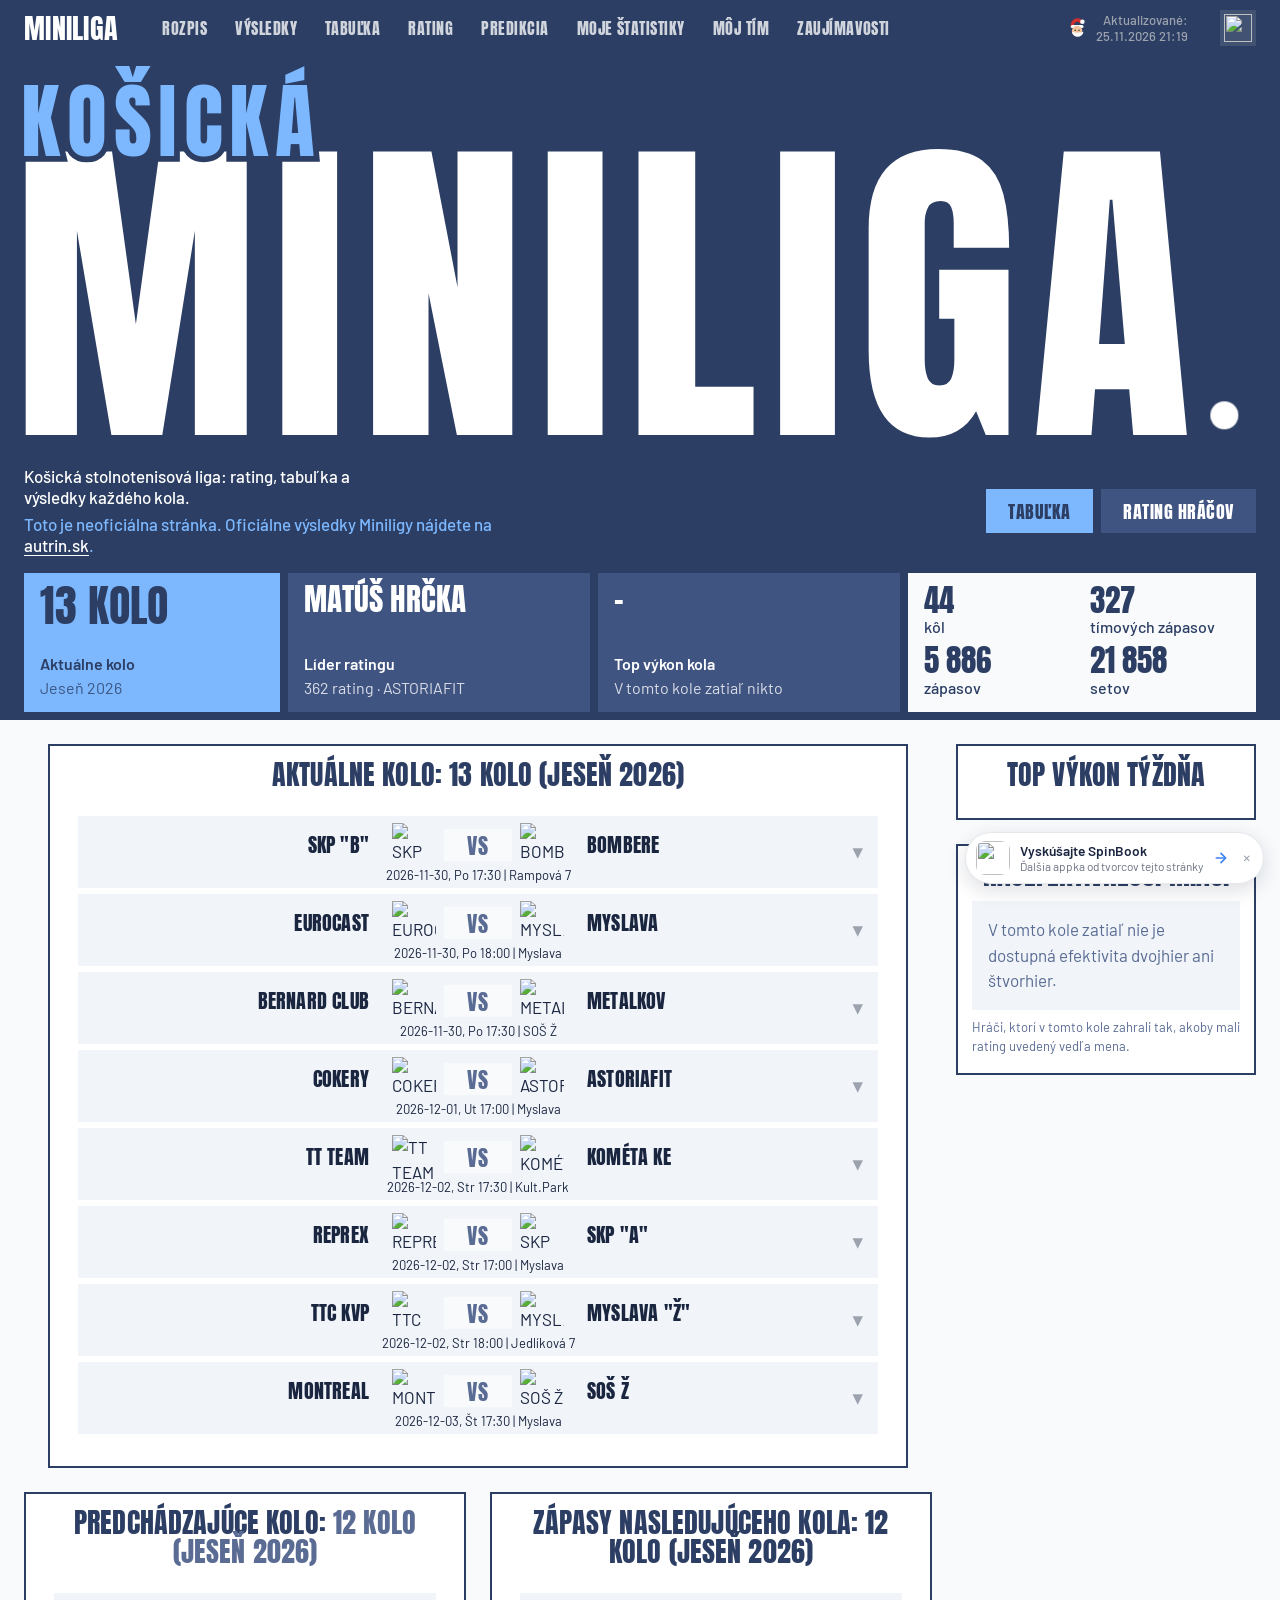
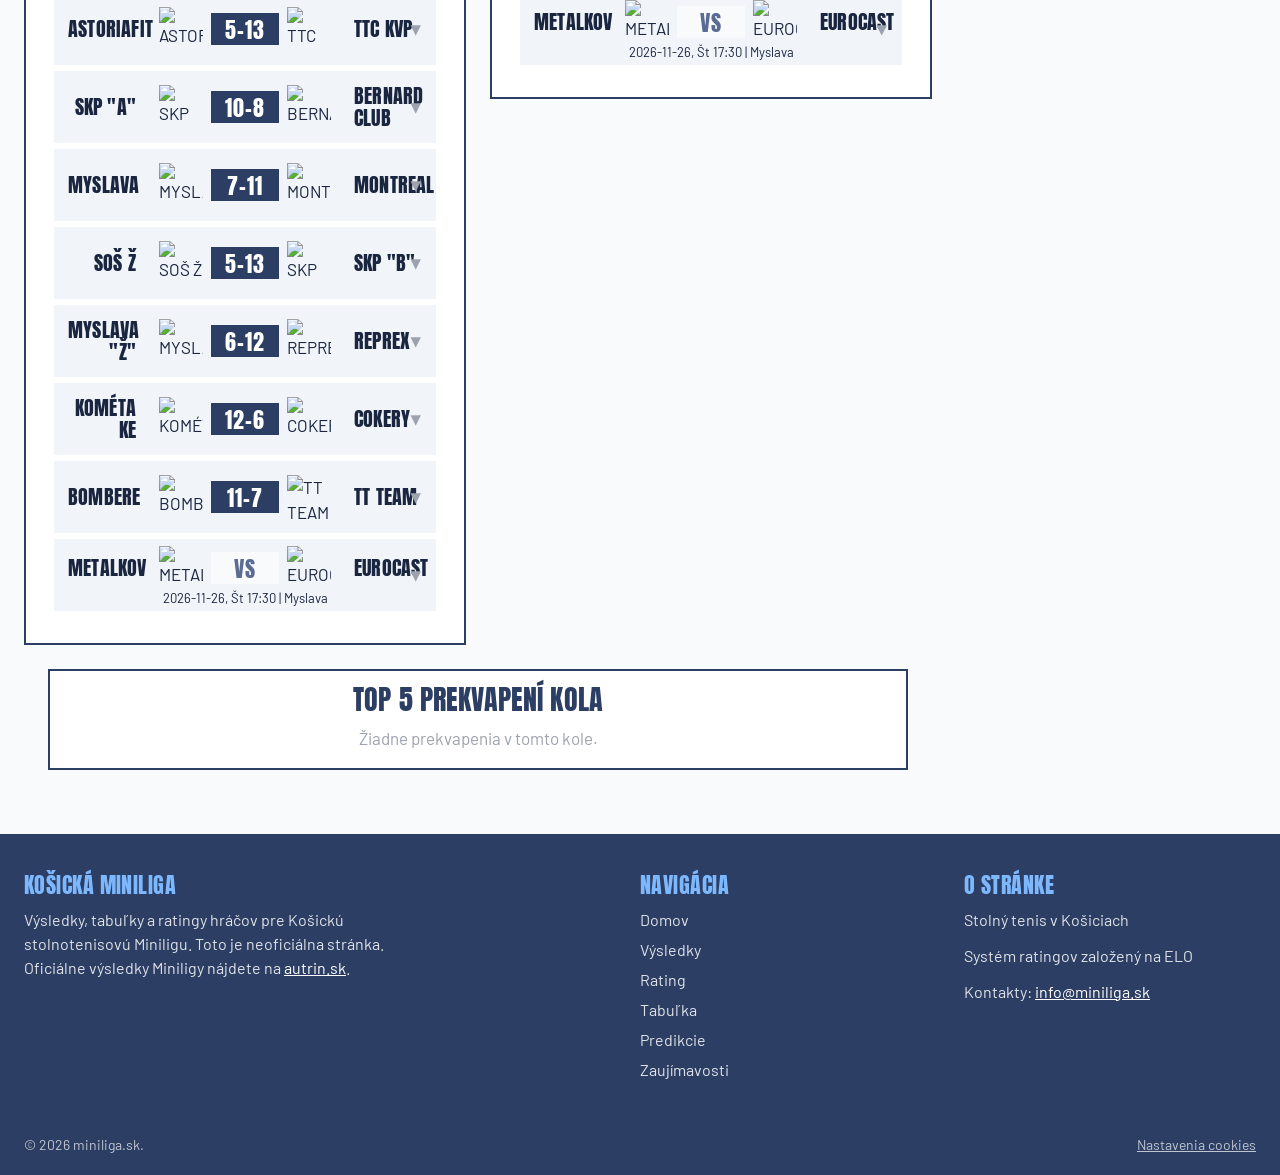
==== commit d8596d77: "Fix best win / worst loss using opponent's post-match rating for player_b updateSide processes side " ====
--- a/docs/index.html
+++ b/docs/index.html
@@ -156,7 +156,7 @@
 <script src="googleSheetsLoader.js?v=3"></script>
 <script src="seasonRosters.js?v=2"></script>
 <script src="matchData.js?v=8"></script>
-<script src="script.js?v=1020"></script>
+<script src="script.js?v=1021"></script>
 <script src="landing.js?v=14"></script>
 <script src="spinbook-promo.js?v=1"></script>
 </body>
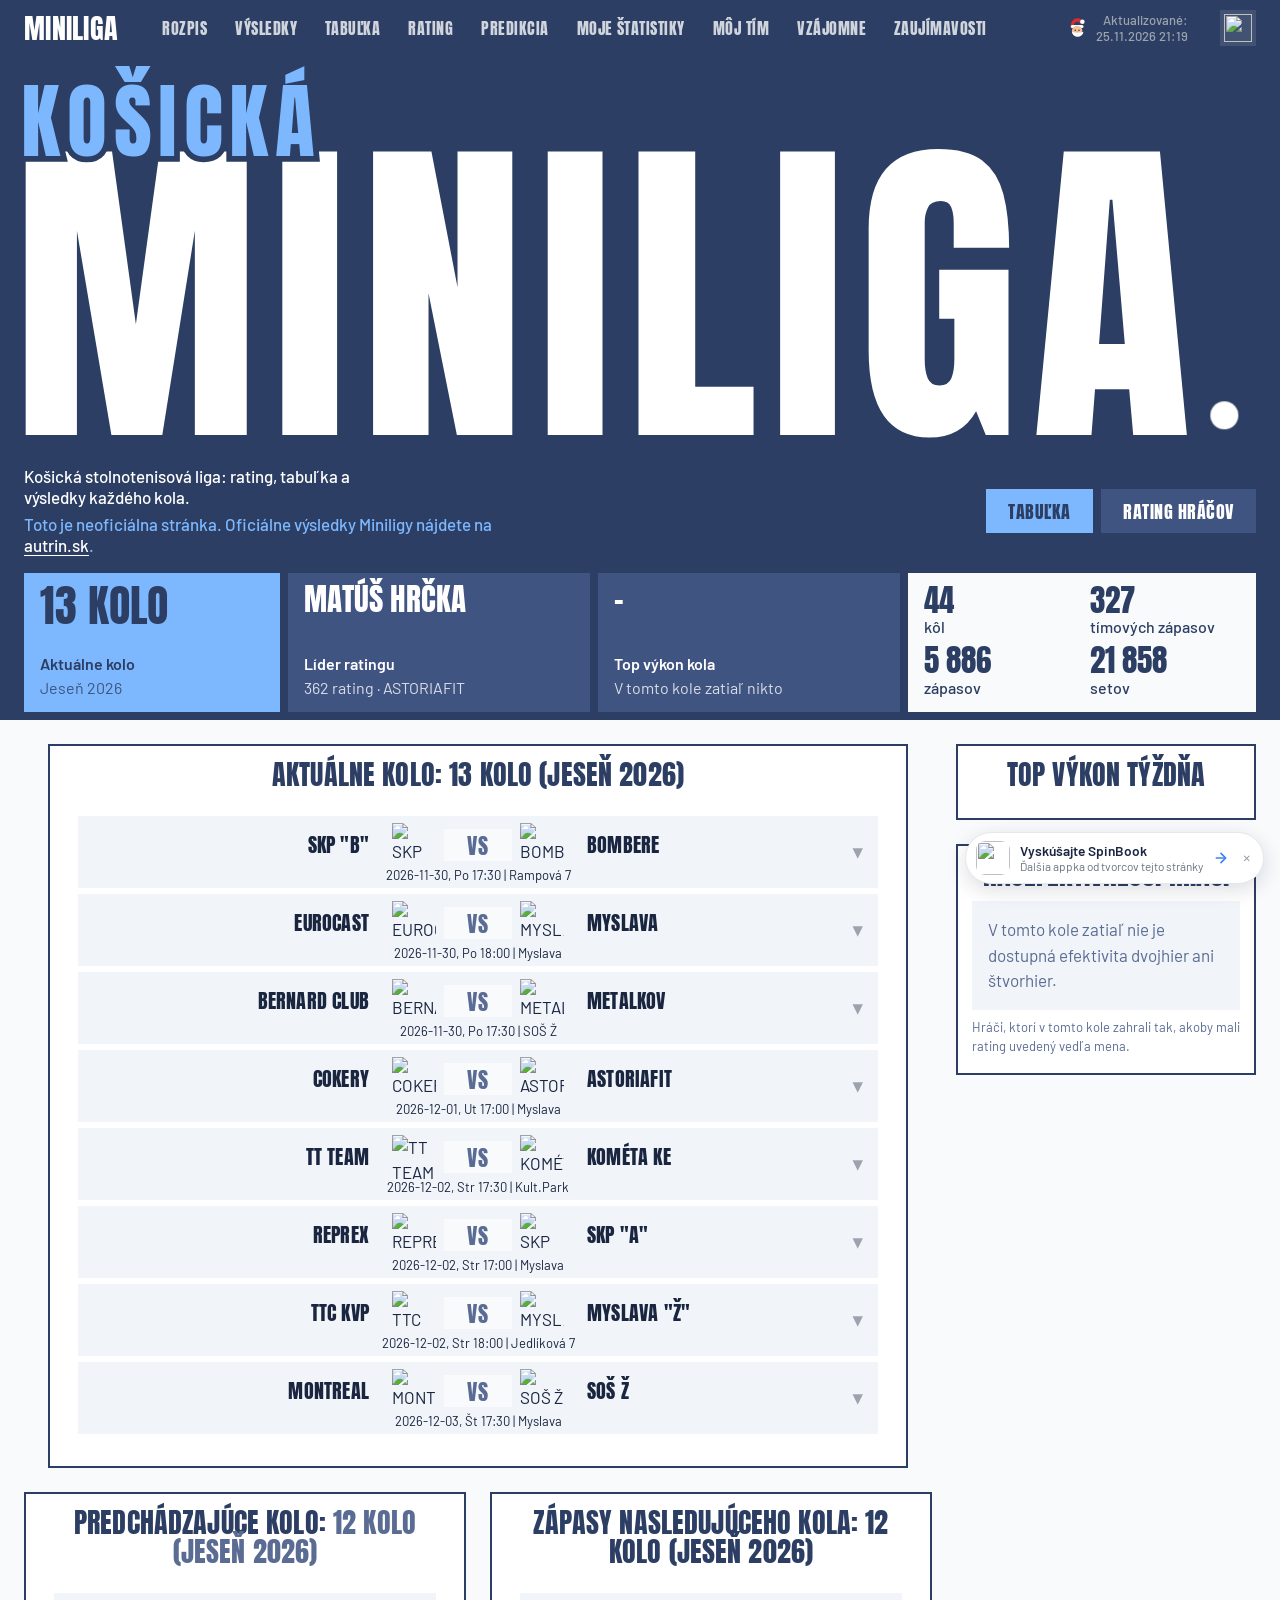
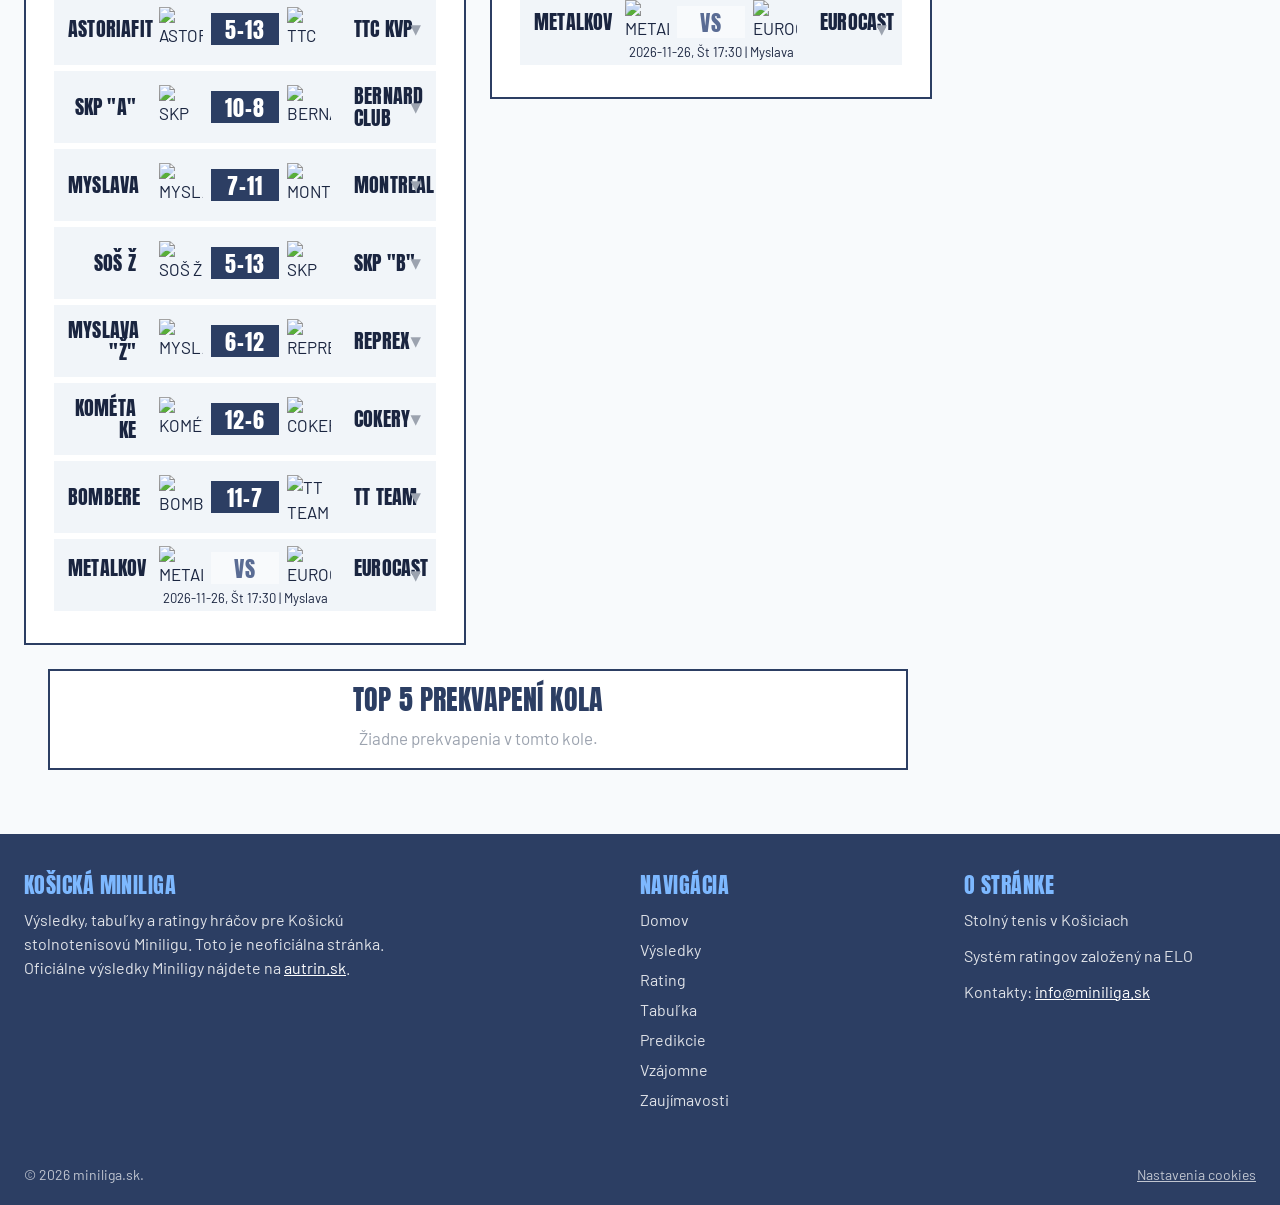
==== commit 0dd8ab13: "Add head-to-head page (players and teams) New h2h.html "Vzájomne" page, linked in the nav before Zau" ====
--- a/docs/index.html
+++ b/docs/index.html
@@ -136,6 +136,7 @@
                     <a href="rating.html" class="footer-link">Rating</a>
                     <a href="table.html" class="footer-link">Tabuľka</a>
                     <a href="prediction.html" class="footer-link">Predikcie</a>
+                    <a href="h2h.html" class="footer-link">Vzájomne</a>
                     <a href="highlights.html" class="footer-link">Zaujímavosti</a>
                 </nav>
             </div>
@@ -156,7 +157,7 @@
 <script src="googleSheetsLoader.js?v=3"></script>
 <script src="seasonRosters.js?v=2"></script>
 <script src="matchData.js?v=8"></script>
-<script src="script.js?v=1021"></script>
+<script src="script.js?v=1022"></script>
 <script src="landing.js?v=14"></script>
 <script src="spinbook-promo.js?v=1"></script>
 </body>
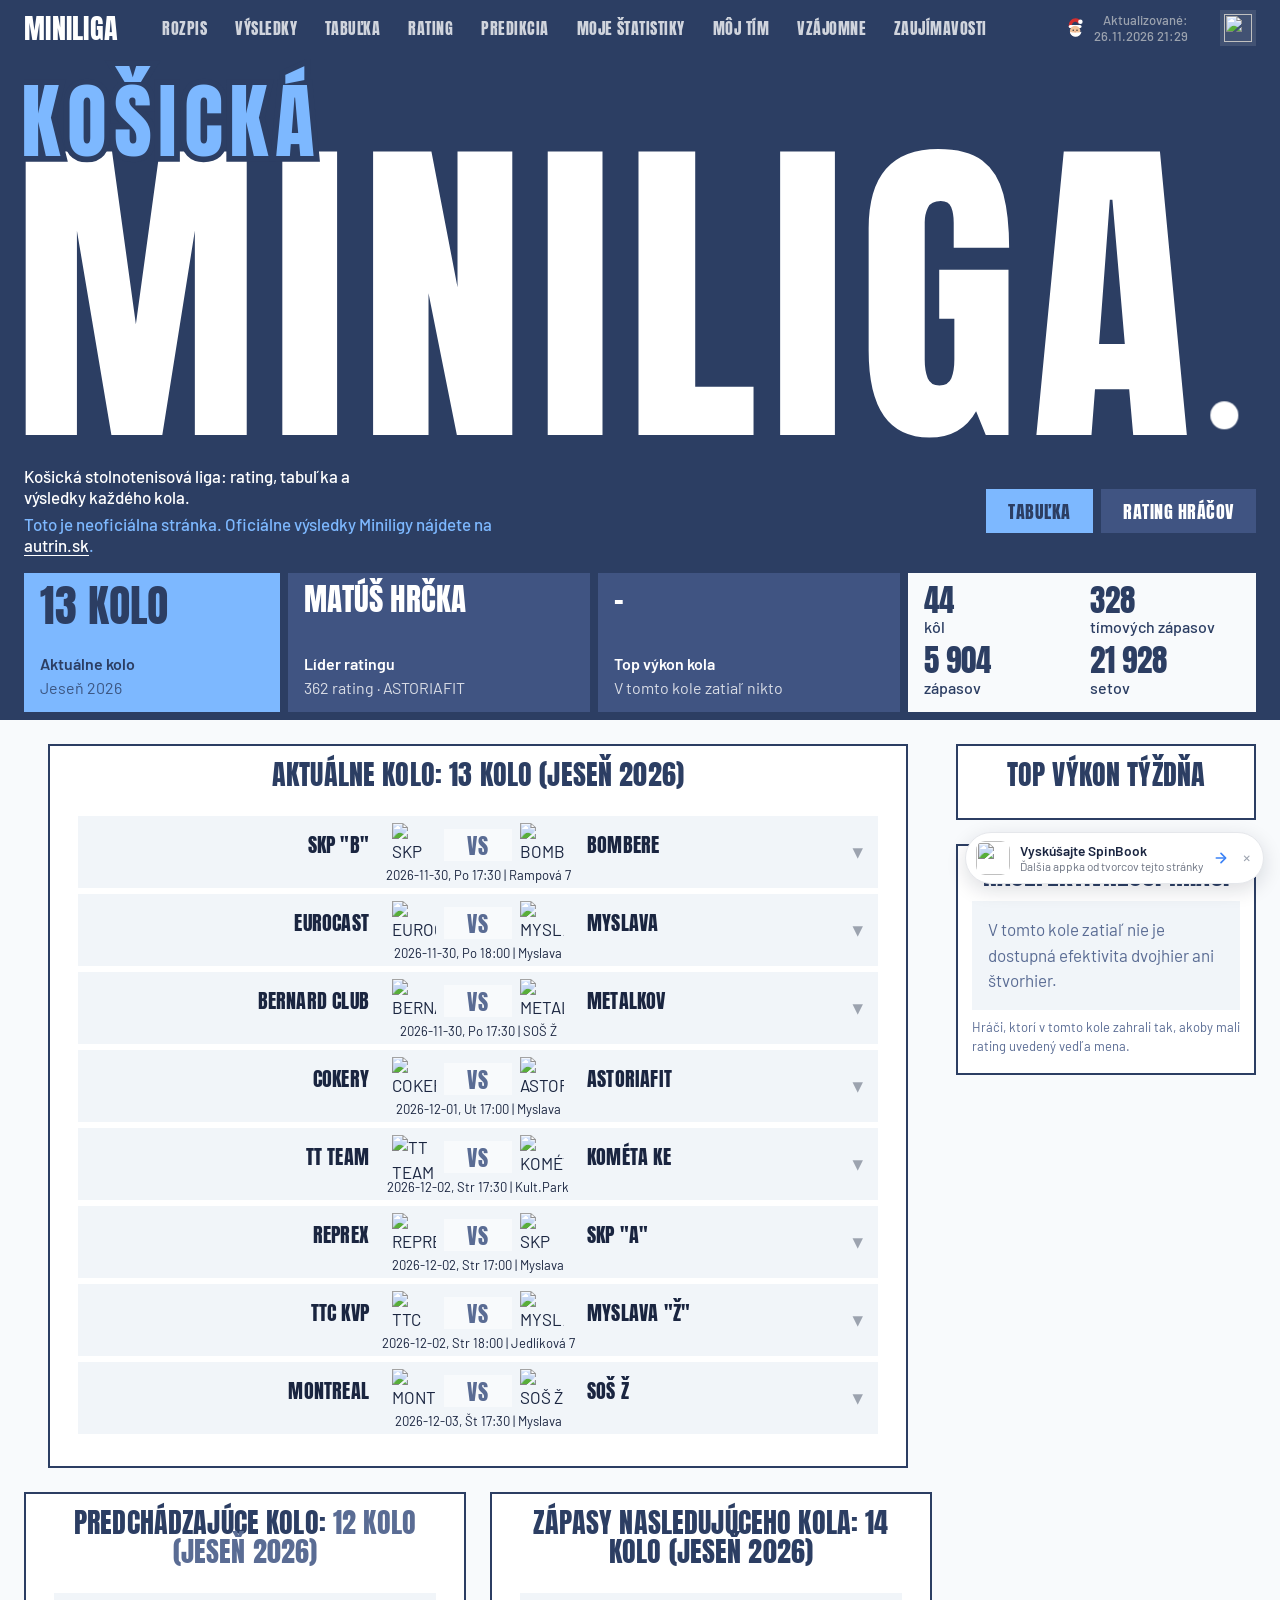
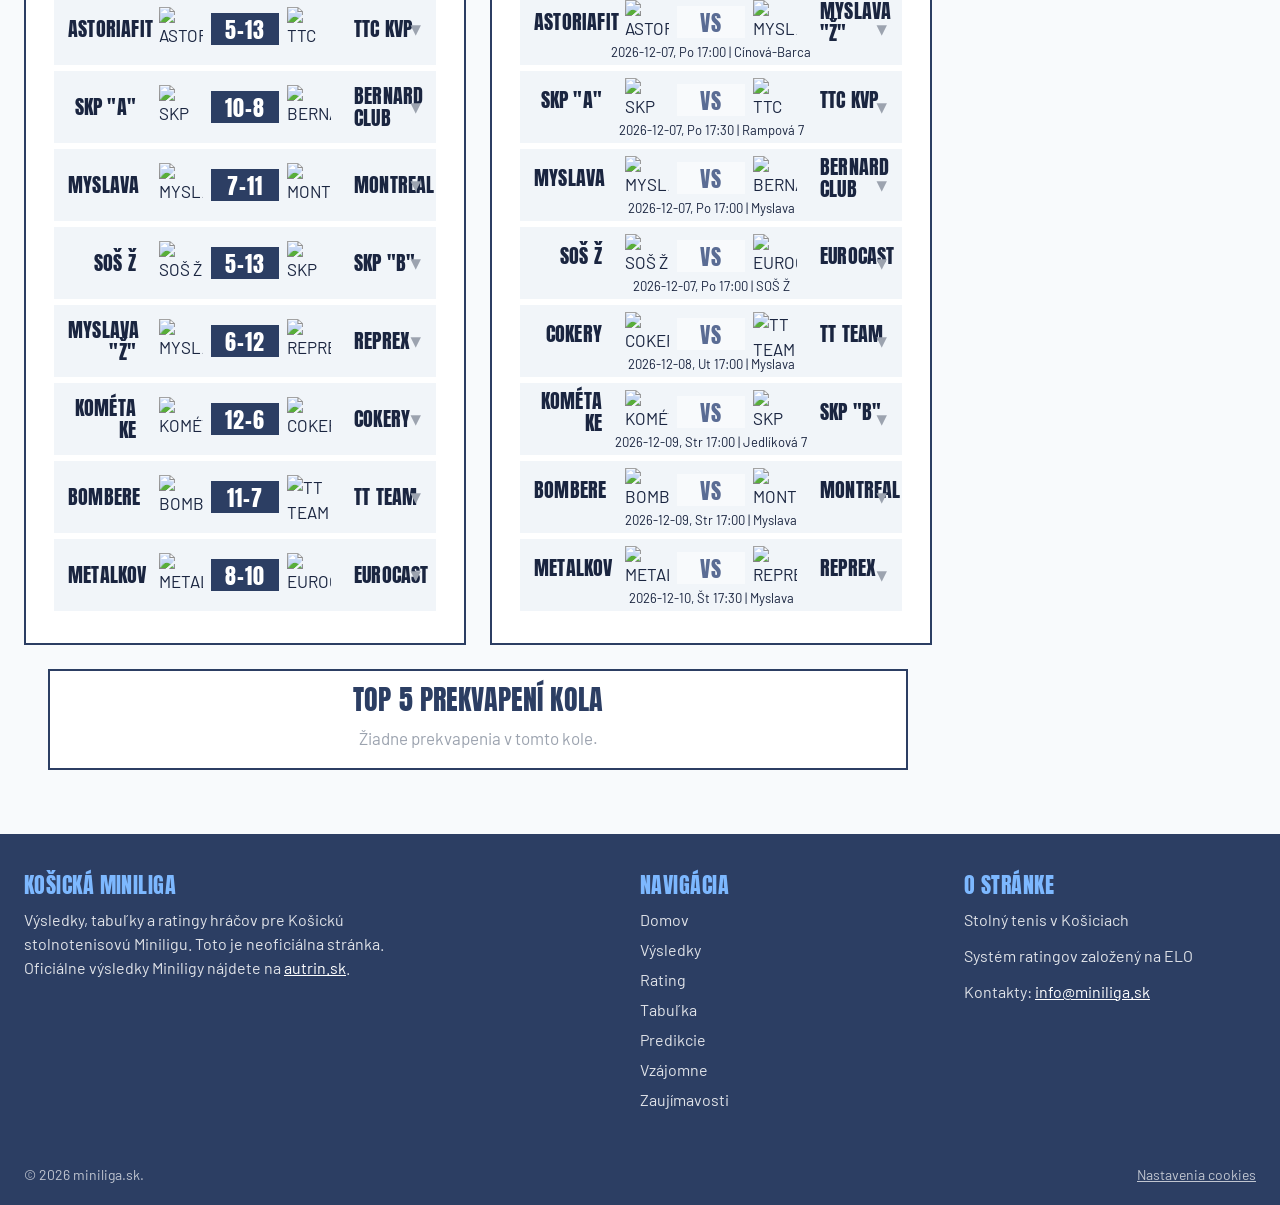
==== commit 90f4f7d1: "H2H: empty initial selection, clearer pick buttons, hide WO, best-in-series by win diff, fix accent " ====
--- a/docs/index.html
+++ b/docs/index.html
@@ -157,7 +157,7 @@
 <script src="googleSheetsLoader.js?v=3"></script>
 <script src="seasonRosters.js?v=2"></script>
 <script src="matchData.js?v=8"></script>
-<script src="script.js?v=1022"></script>
+<script src="script.js?v=1023"></script>
 <script src="landing.js?v=14"></script>
 <script src="spinbook-promo.js?v=1"></script>
 </body>
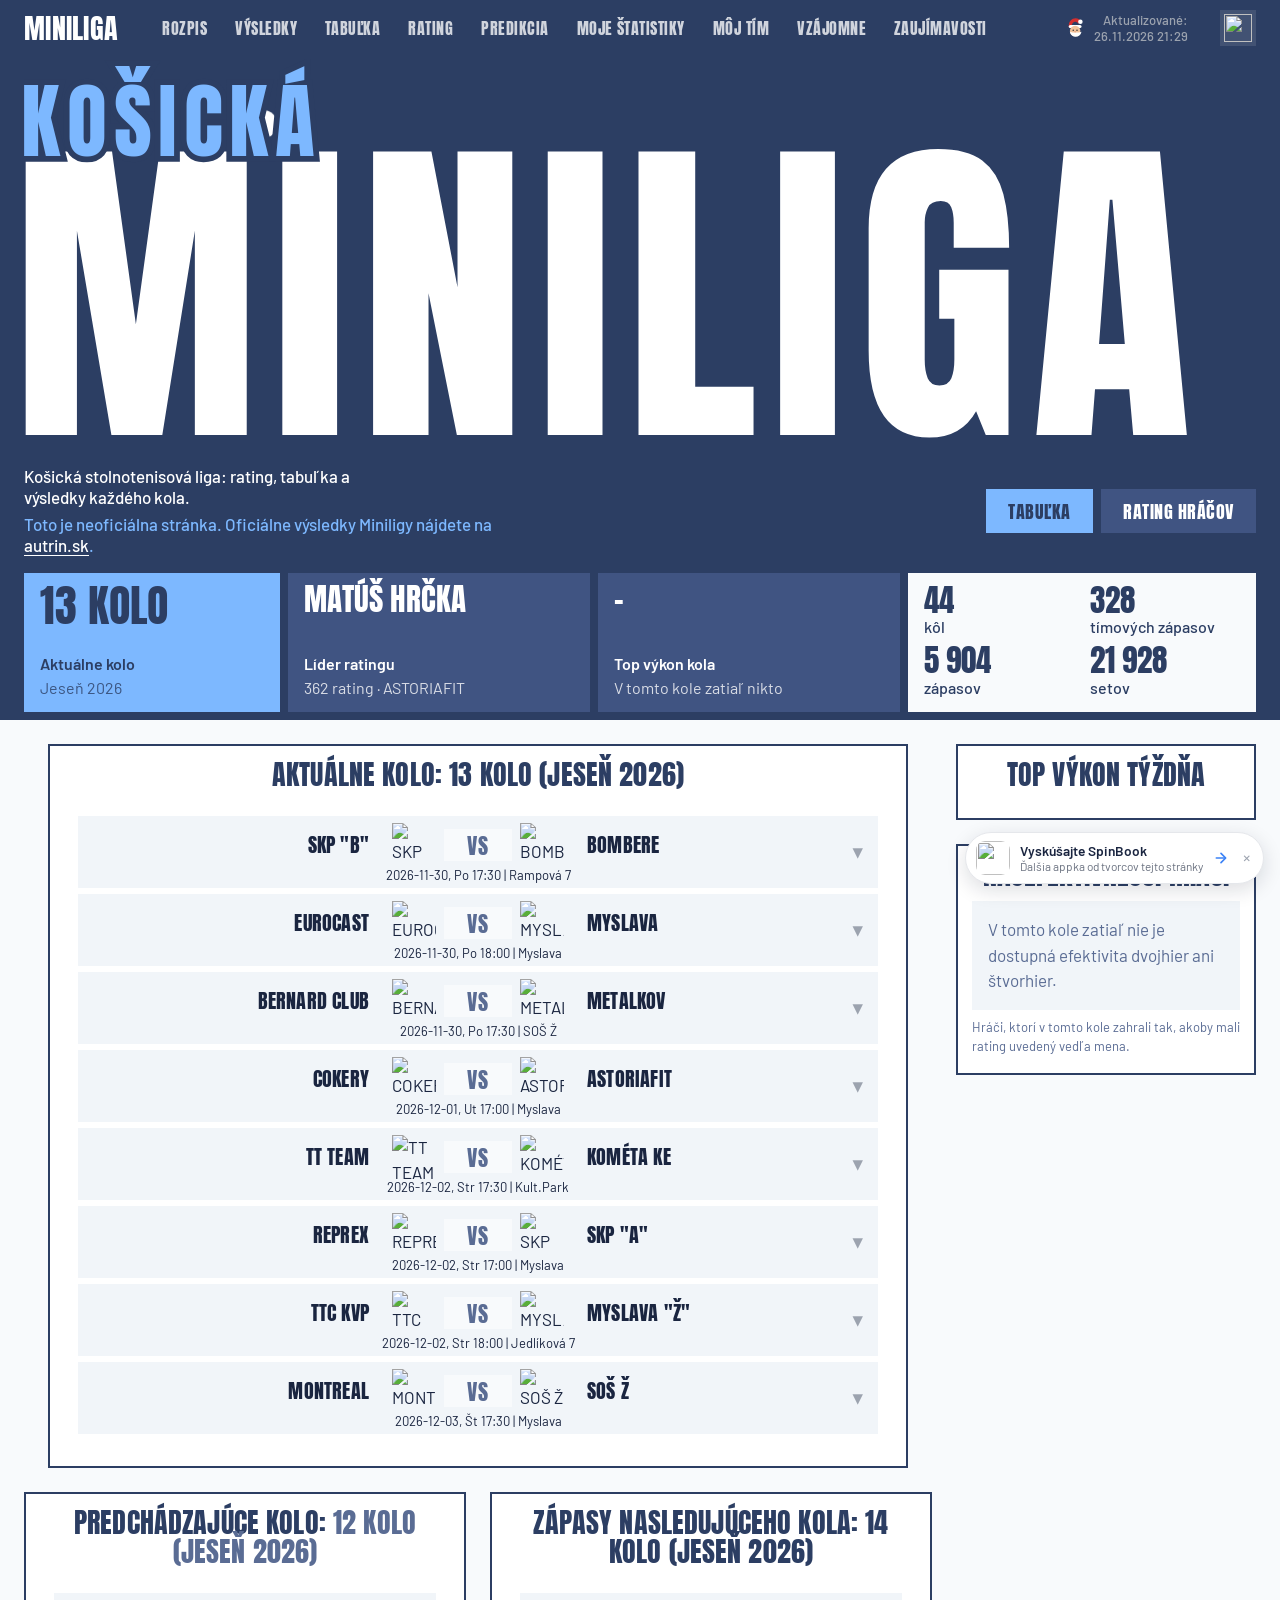
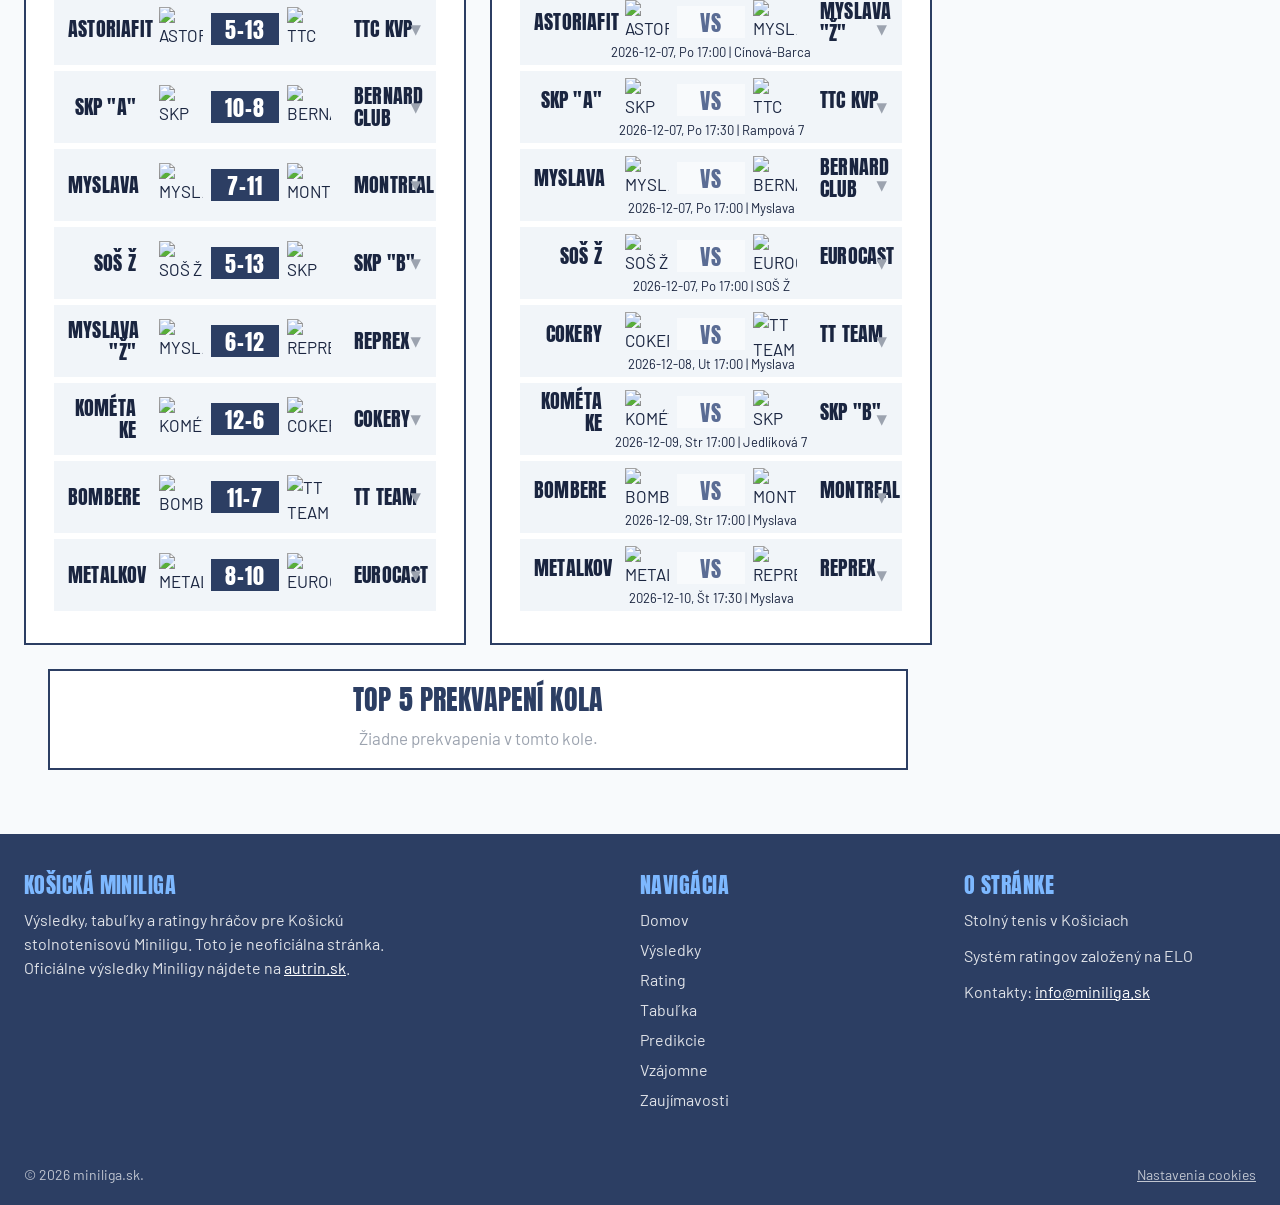
==== commit 16f8e742: "Make average rating line a running average (changes every round) Co-Authored-By: Claude Sonnet 5.5 <" ====
--- a/docs/index.html
+++ b/docs/index.html
@@ -157,7 +157,7 @@
 <script src="googleSheetsLoader.js?v=3"></script>
 <script src="seasonRosters.js?v=2"></script>
 <script src="matchData.js?v=8"></script>
-<script src="script.js?v=1023"></script>
+<script src="script.js?v=1027"></script>
 <script src="landing.js?v=14"></script>
 <script src="spinbook-promo.js?v=1"></script>
 </body>
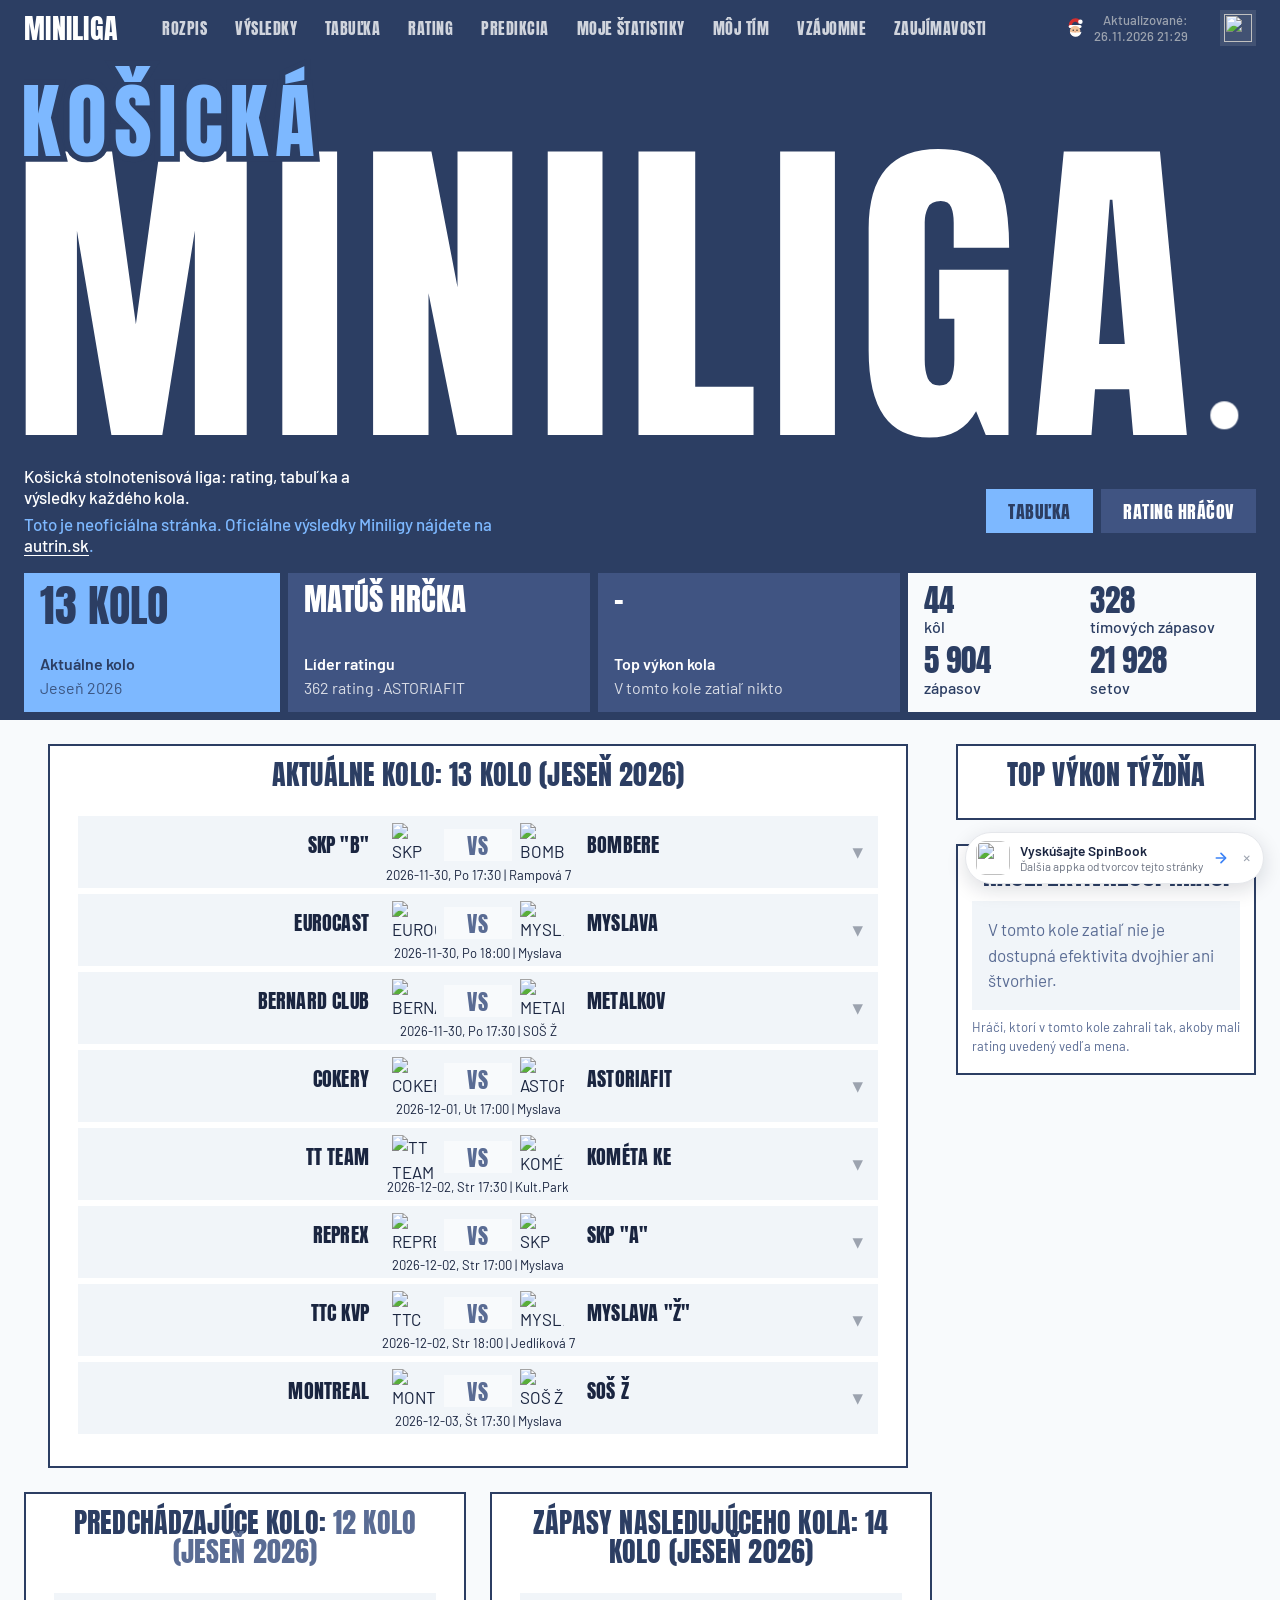
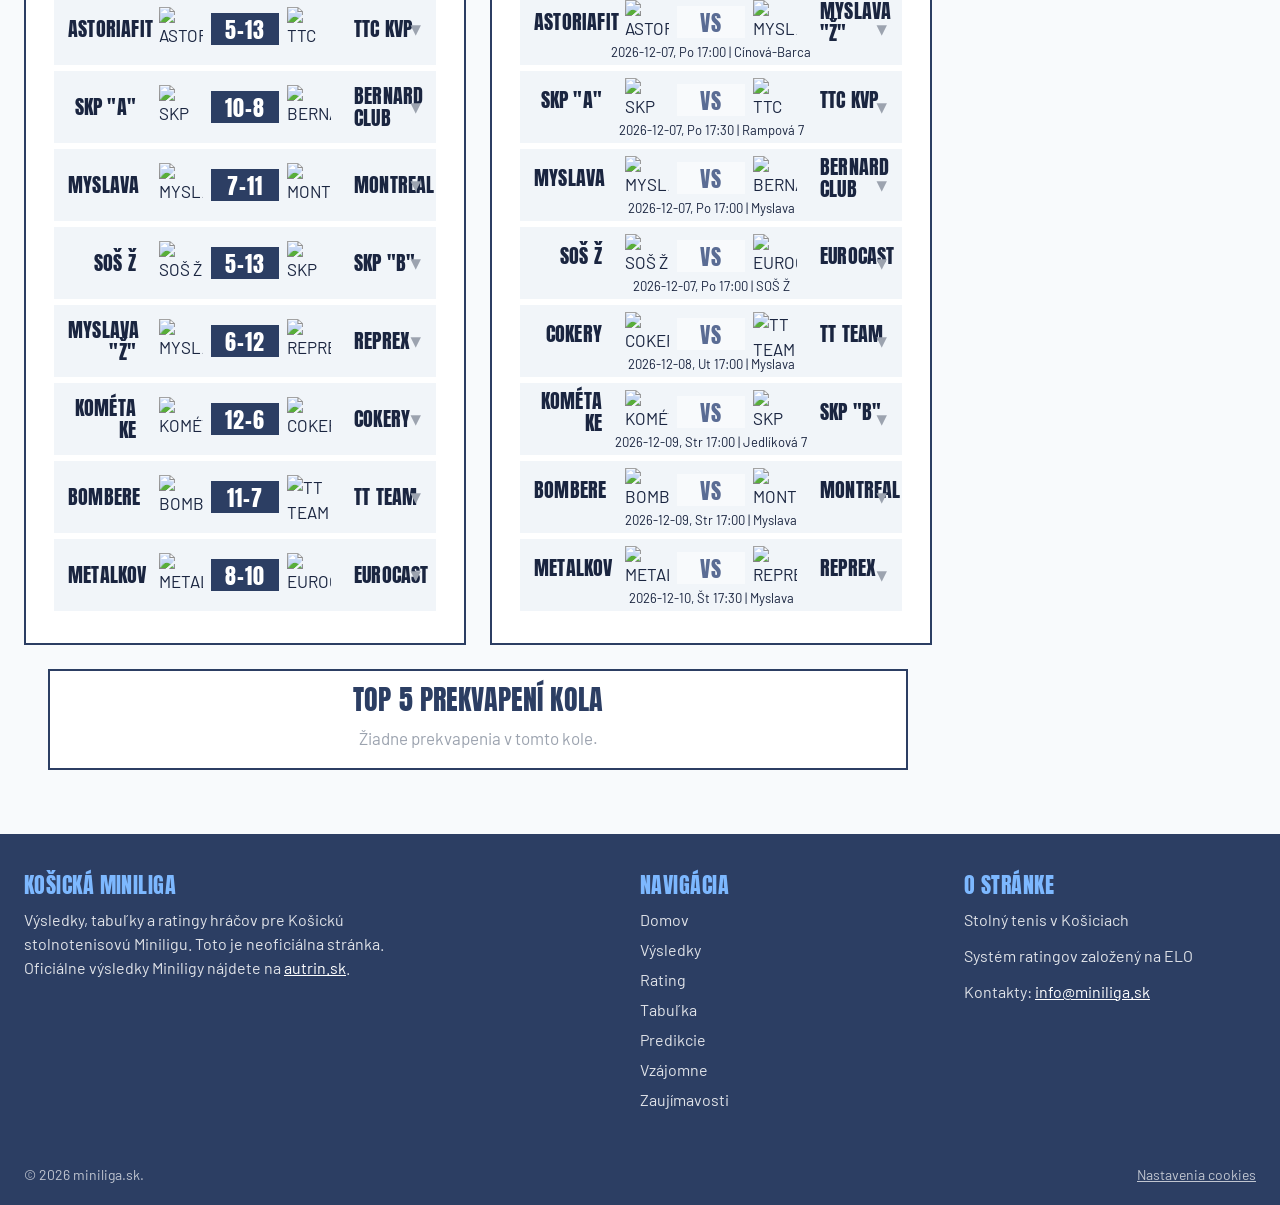
==== commit 25c4263b: "H2H: full-width rating chart, meetings list beside win-chance card Co-Authored-By: Claude Sonnet 5.5" ====
--- a/docs/index.html
+++ b/docs/index.html
@@ -157,7 +157,7 @@
 <script src="googleSheetsLoader.js?v=3"></script>
 <script src="seasonRosters.js?v=2"></script>
 <script src="matchData.js?v=8"></script>
-<script src="script.js?v=1027"></script>
+<script src="script.js?v=1029"></script>
 <script src="landing.js?v=14"></script>
 <script src="spinbook-promo.js?v=1"></script>
 </body>
